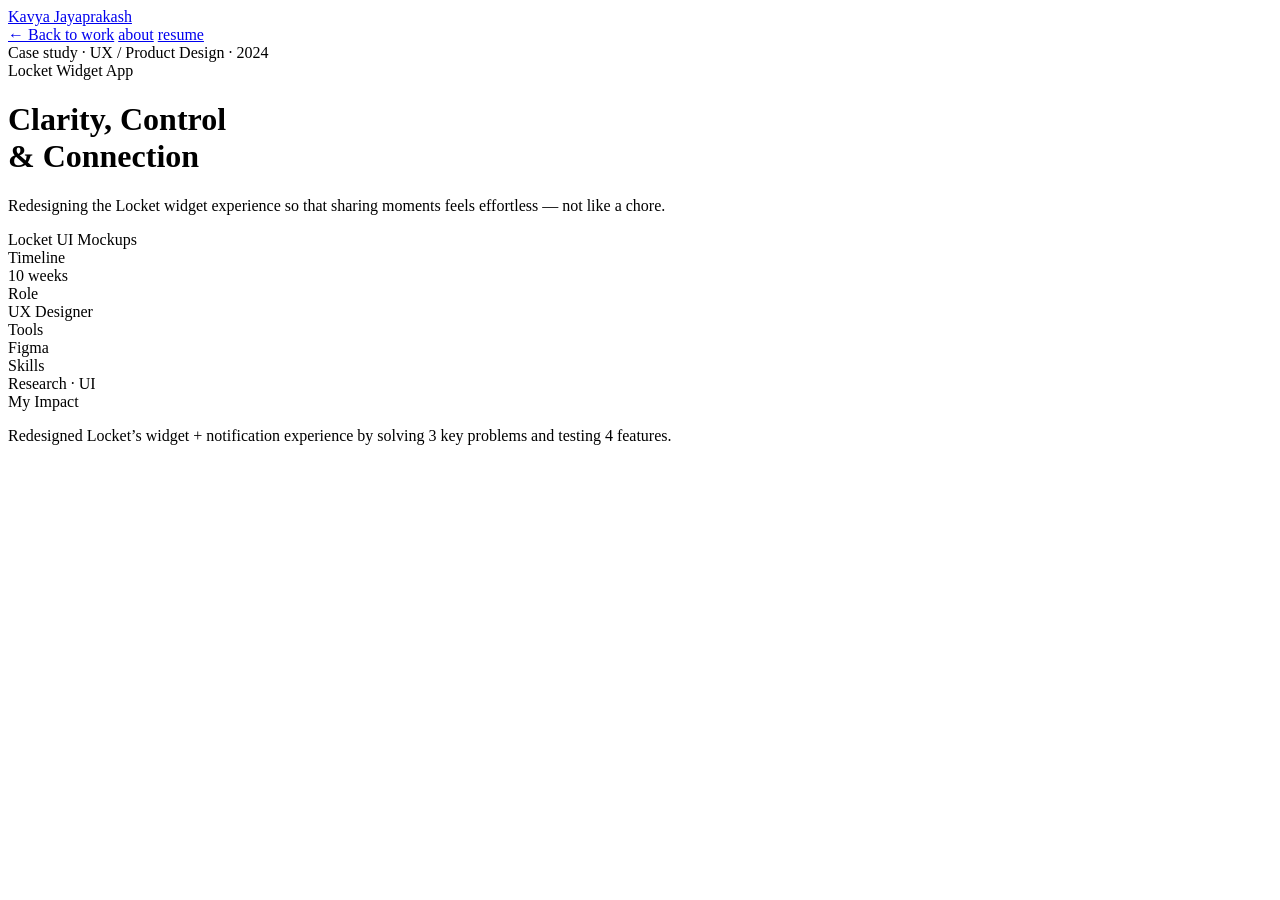
==== locket.html @ 2d5481f7 "Create locket.html" ====
<!DOCTYPE html>
<html lang="en">
<head>
<meta charset="UTF-8">
<meta name="viewport" content="width=device-width, initial-scale=1.0">
<title>Locket · Kavya Jayaprakash</title>

<link href="https://fonts.googleapis.com/css2?family=Fraunces:ital,wght@300;400&family=Inter:wght@300;400;500&display=swap" rel="stylesheet">
<link rel="stylesheet" href="locket.css">
</head>

<body>

<nav>
  <a href="index.html" class="nav-logo">Kavya Jayaprakash</a>
  <div class="nav-links">
    <a href="index.html#work">← Back to work</a>
    <a href="index.html#about">about</a>
    <a href="#">resume</a>
  </div>
</nav>

<div class="hero">
  <div class="hero-eyebrow">Case study · UX / Product Design · 2024</div>
  <div class="hero-company">Locket Widget App</div>
  <h1 class="hero-h1">Clarity, Control<br>& Connection</h1>
  <p class="hero-sub">
    Redesigning the Locket widget experience so that sharing moments feels effortless — not like a chore.
  </p>
</div>

<div class="container-wide">
  <div class="cover">
    <div class="cover-text">Locket UI Mockups</div>
  </div>
</div>

<div class="container">
  <div class="meta-grid">

    <div class="meta-cell">
      <div class="meta-label">Timeline</div>
      <div class="meta-val">10 weeks</div>
    </div>

    <div class="meta-cell">
      <div class="meta-label">Role</div>
      <div class="meta-val">UX Designer</div>
    </div>

    <div class="meta-cell">
      <div class="meta-label">Tools</div>
      <div class="meta-val">Figma</div>
    </div>

    <div class="meta-cell">
      <div class="meta-label">Skills</div>
      <div class="meta-val">Research · UI</div>
    </div>

  </div>

  <div class="impact">
    <div class="impact-title">My Impact</div>
    <p>
      Redesigned Locket’s widget + notification experience by solving 3 key problems and testing 4 features.
    </p>
  </div>

</div>

</body>
</html>
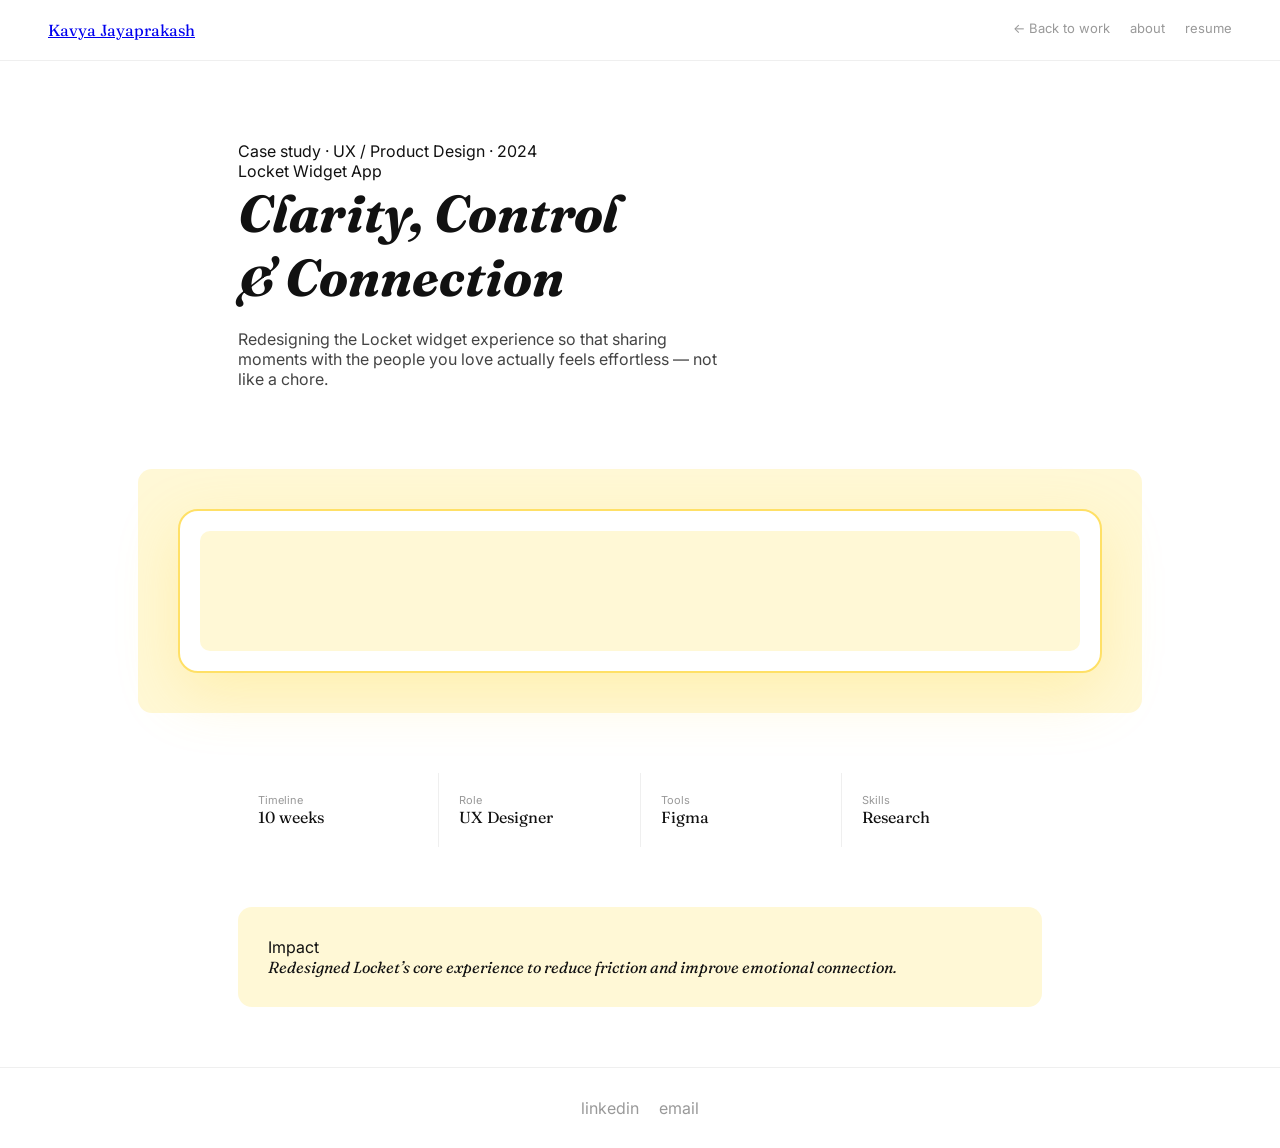
==== commit 604f08e4: "Update locket.html" ====
--- a/locket.html
+++ b/locket.html
@@ -5,12 +5,14 @@
 <meta name="viewport" content="width=device-width, initial-scale=1.0">
 <title>Locket · Kavya Jayaprakash</title>
 
-<link href="https://fonts.googleapis.com/css2?family=Fraunces:ital,wght@300;400&family=Inter:wght@300;400;500&display=swap" rel="stylesheet">
+<link href="https://fonts.googleapis.com/css2?family=Fraunces:ital,wght@0,300;0,400;1,300;1,400&family=Inter:wght@300;400;500&display=swap" rel="stylesheet">
+
 <link rel="stylesheet" href="locket.css">
 </head>
 
 <body>
 
+<!-- NAV -->
 <nav>
   <a href="index.html" class="nav-logo">Kavya Jayaprakash</a>
   <div class="nav-links">
@@ -20,54 +22,66 @@
   </div>
 </nav>
 
-<div class="hero">
+<!-- HERO -->
+<div class="hero fade-up">
   <div class="hero-eyebrow">Case study · UX / Product Design · 2024</div>
   <div class="hero-company">Locket Widget App</div>
   <h1 class="hero-h1">Clarity, Control<br>& Connection</h1>
   <p class="hero-sub">
-    Redesigning the Locket widget experience so that sharing moments feels effortless — not like a chore.
+    Redesigning the Locket widget experience so that sharing moments with the people you love actually feels effortless — not like a chore.
   </p>
 </div>
 
+<!-- COVER -->
 <div class="container-wide">
-  <div class="cover">
-    <div class="cover-text">Locket UI Mockups</div>
+  <div class="cover fade-up delay-1">
+    <div class="cover-mockup">
+      <div class="phone-frame phone-lg">
+        <div class="phone-inner">
+          <div class="p-widget">
+            <div class="p-photo"></div>
+          </div>
+        </div>
+      </div>
+    </div>
   </div>
 </div>
 
+<!-- META -->
 <div class="container">
-  <div class="meta-grid">
-
+  <div class="meta-grid fade-up delay-2">
     <div class="meta-cell">
       <div class="meta-label">Timeline</div>
       <div class="meta-val">10 weeks</div>
     </div>
-
     <div class="meta-cell">
       <div class="meta-label">Role</div>
       <div class="meta-val">UX Designer</div>
     </div>
-
     <div class="meta-cell">
       <div class="meta-label">Tools</div>
       <div class="meta-val">Figma</div>
     </div>
-
     <div class="meta-cell">
       <div class="meta-label">Skills</div>
-      <div class="meta-val">Research · UI</div>
+      <div class="meta-val">Research</div>
     </div>
-
   </div>
 
-  <div class="impact">
-    <div class="impact-title">My Impact</div>
-    <p>
-      Redesigned Locket’s widget + notification experience by solving 3 key problems and testing 4 features.
+  <div class="impact-bar">
+    <div class="impact-eyebrow">Impact</div>
+    <p class="impact-lead">
+      Redesigned Locket’s core experience to reduce friction and improve emotional connection.
     </p>
   </div>
+</div>
 
-</div>
+<footer>
+  <div class="footer-links">
+    <a href="#">linkedin</a>
+    <a href="#">email</a>
+  </div>
+</footer>
 
 </body>
 </html>
--- a/locket.css
+++ b/locket.css
@@ -0,0 +1,157 @@
+*{box-sizing:border-box;margin:0;padding:0;}
+
+:root{
+  --white:#ffffff;
+  --off:#fafaf8;
+  --ink:#111;
+  --ink2:#444;
+  --muted:#999;
+  --border:#efefef;
+
+  /* ✅ Locket Yellow System */
+  --accent:#FFD93D;
+  --accent-light:#FFF8D6;
+  --accent-mid:#FFE066;
+  --accent-dark:#B89600;
+
+  --radius:14px;
+}
+
+body{
+  font-family:'Inter',sans-serif;
+  background:var(--white);
+  color:var(--ink);
+}
+
+/* NAV */
+nav{
+  display:flex;
+  justify-content:space-between;
+  padding:20px 48px;
+  border-bottom:1px solid var(--border);
+}
+
+.nav-logo{
+  font-family:'Fraunces',serif;
+}
+
+.nav-links{
+  display:flex;
+  gap:20px;
+}
+
+.nav-links a{
+  font-size:13px;
+  color:var(--muted);
+  text-decoration:none;
+}
+
+/* HERO */
+.hero{
+  padding:80px 48px;
+  max-width:900px;
+  margin:auto;
+}
+
+.hero-h1{
+  font-family:'Fraunces',serif;
+  font-size:52px;
+  font-style:italic;
+  margin-bottom:20px;
+}
+
+.hero-sub{
+  color:var(--ink2);
+  max-width:500px;
+}
+
+/* COVER */
+.container-wide{
+  max-width:1100px;
+  margin:auto;
+  padding:0 48px;
+}
+
+.cover{
+  background:var(--accent-light);
+  border-radius:var(--radius);
+  padding:40px;
+  margin-bottom:60px;
+}
+
+.phone-frame{
+  background:#fff;
+  border-radius:20px;
+  border:2px solid var(--accent-mid);
+  box-shadow:0 20px 60px rgba(255,217,61,0.25);
+}
+
+.phone-inner{
+  padding:20px;
+}
+
+.p-photo{
+  height:120px;
+  background:var(--accent-light);
+  border-radius:10px;
+}
+
+/* META */
+.container{
+  max-width:900px;
+  margin:auto;
+  padding:0 48px;
+}
+
+.meta-grid{
+  display:grid;
+  grid-template-columns:repeat(4,1fr);
+  gap:1px;
+  background:var(--border);
+  margin-bottom:60px;
+}
+
+.meta-cell{
+  background:white;
+  padding:20px;
+}
+
+.meta-label{
+  font-size:11px;
+  color:var(--muted);
+}
+
+.meta-val{
+  font-family:'Fraunces',serif;
+}
+
+/* IMPACT */
+.impact-bar{
+  background:var(--accent-light);
+  padding:30px;
+  border-radius:var(--radius);
+  margin-bottom:60px;
+}
+
+.impact-lead{
+  font-family:'Fraunces',serif;
+  font-style:italic;
+}
+
+/* FOOTER */
+footer{
+  border-top:1px solid var(--border);
+  padding:30px;
+  text-align:center;
+}
+
+.footer-links{
+  display:flex;
+  gap:20px;
+  justify-content:center;
+}
+
+.footer-links a{
+  color:var(--muted);
+  text-decoration:none;
+}
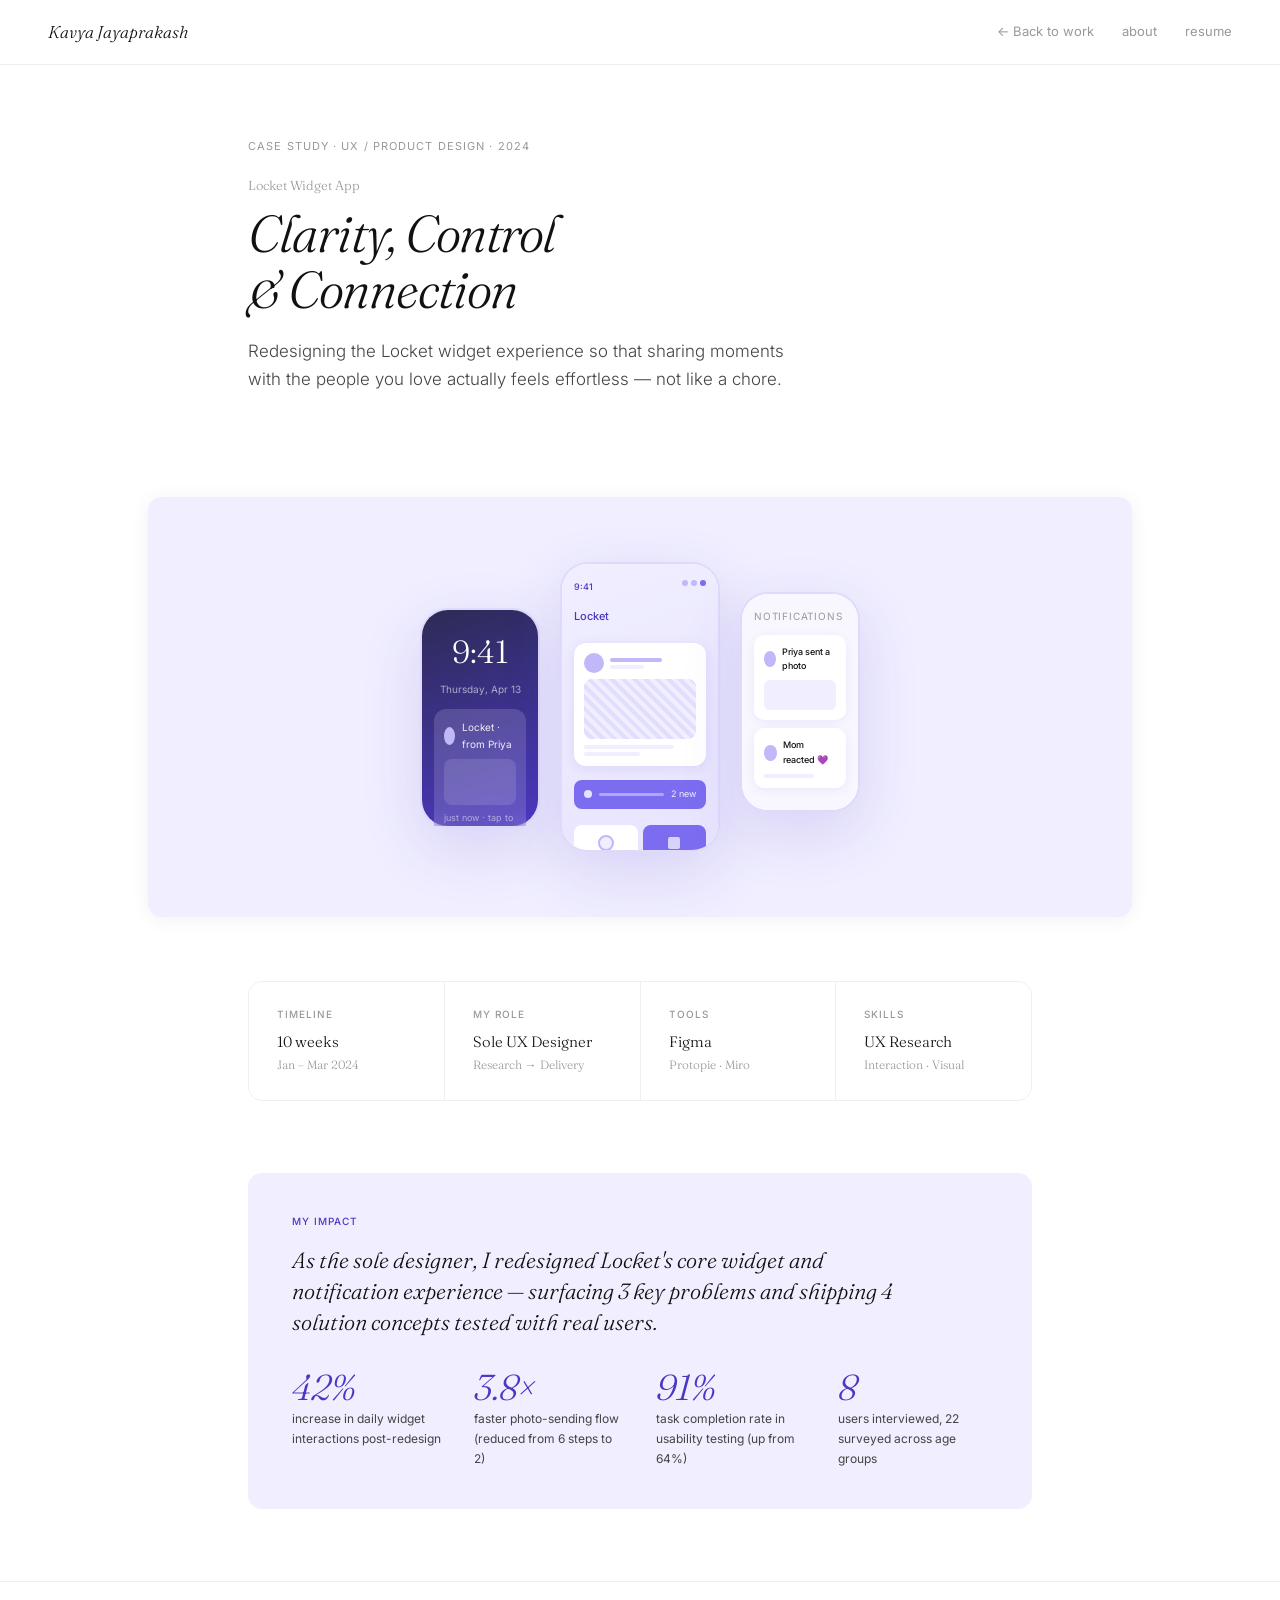
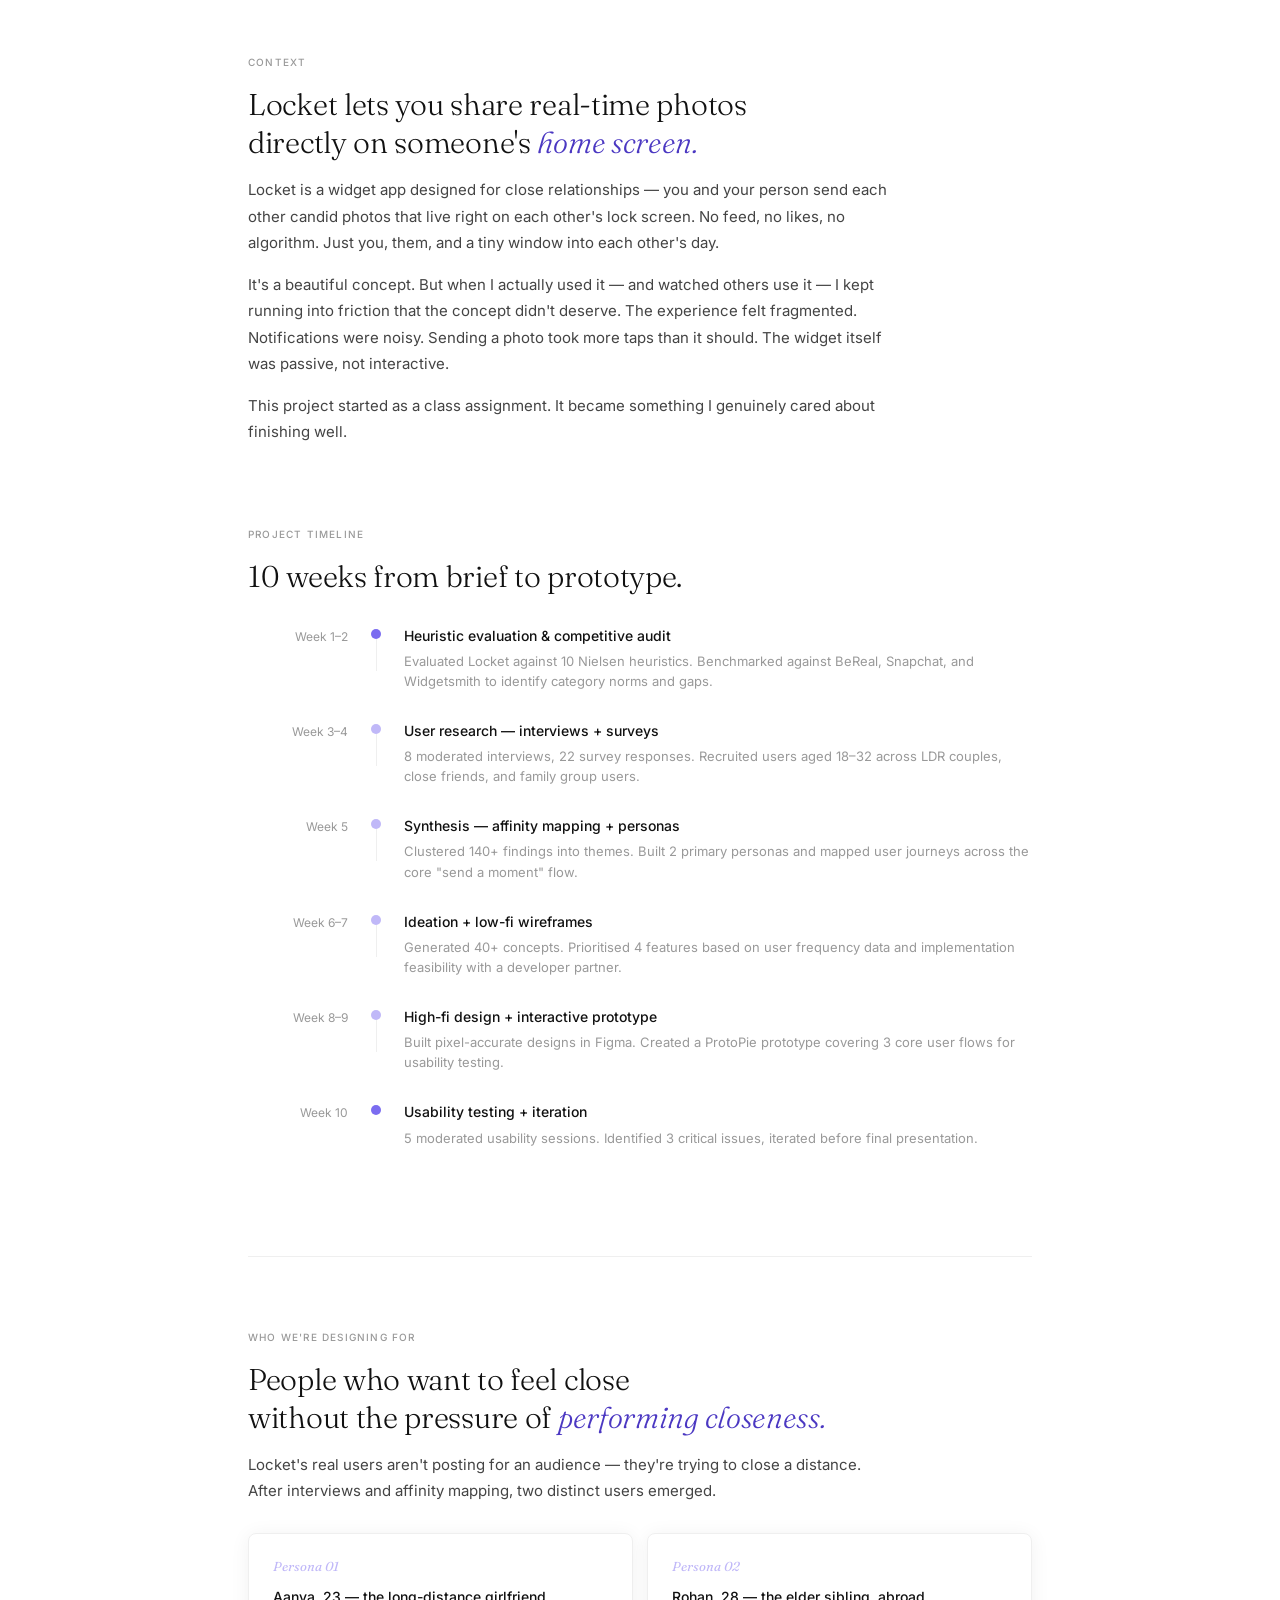
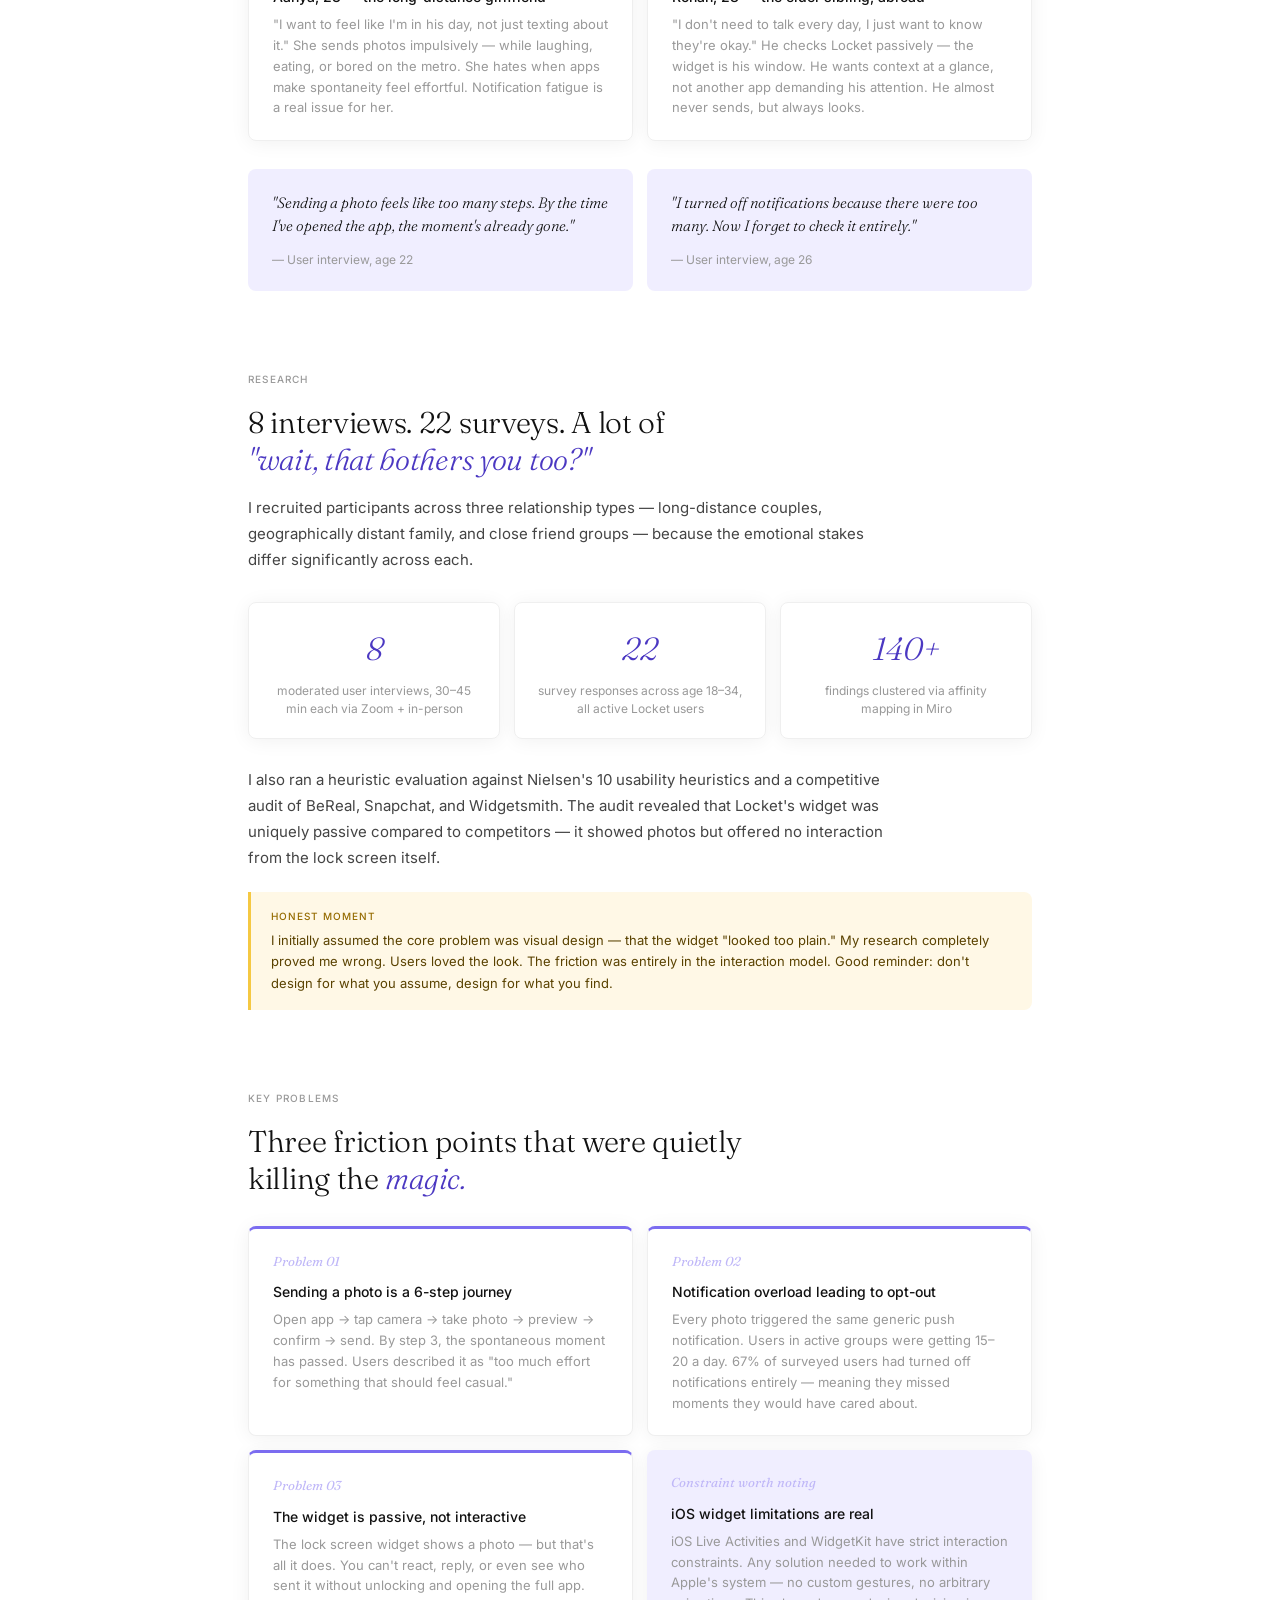
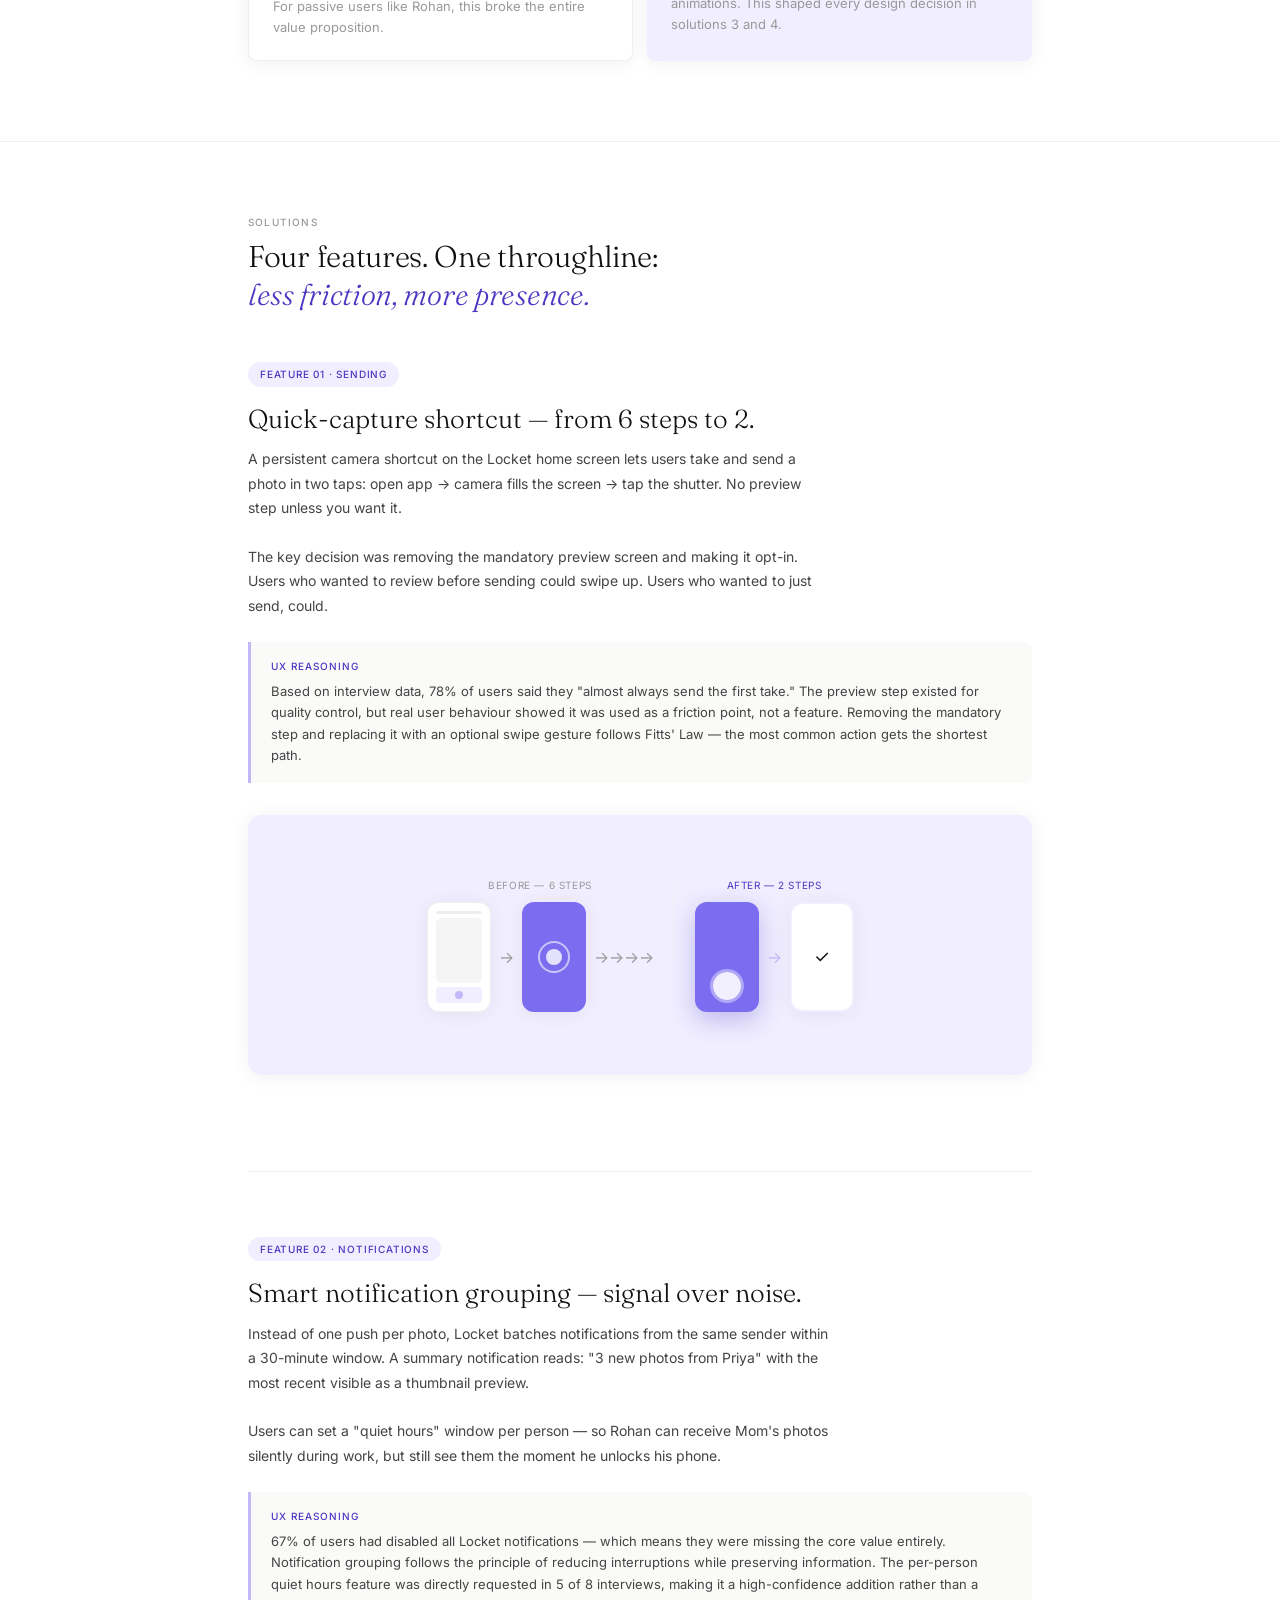
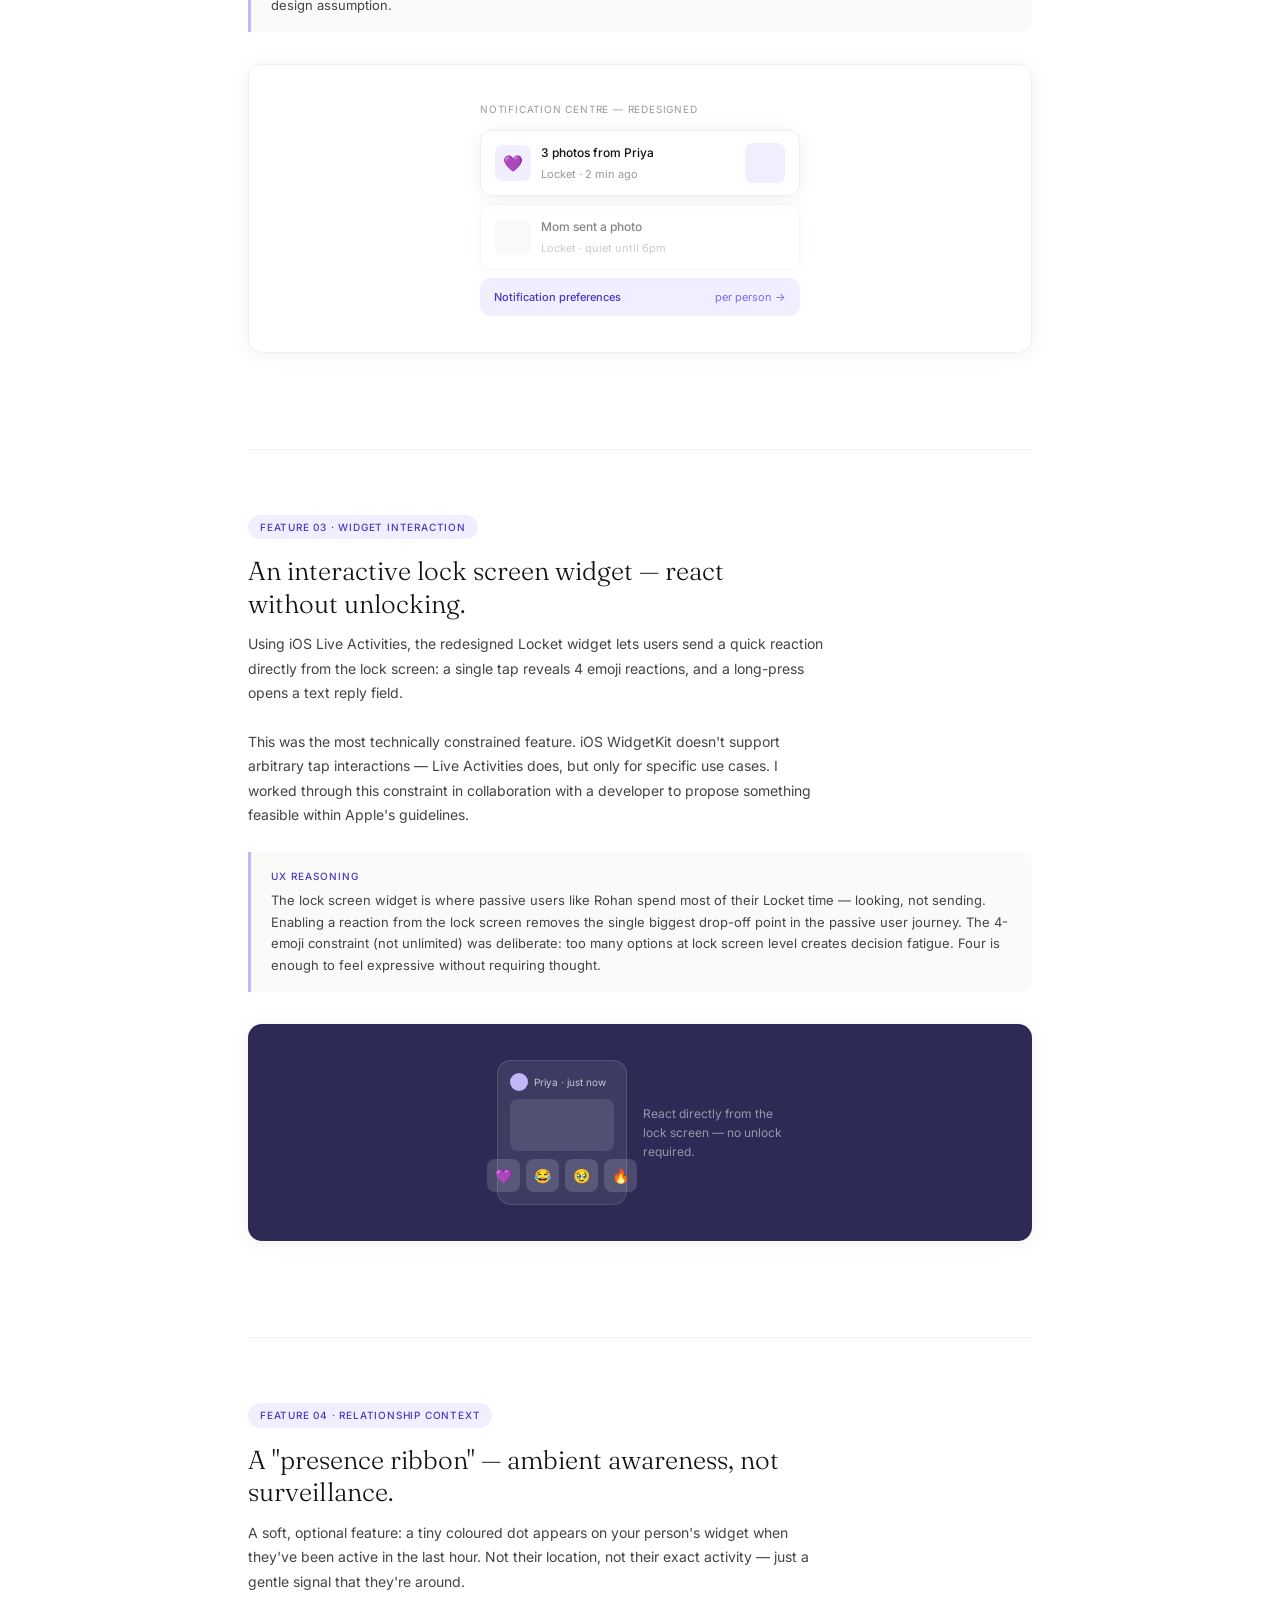
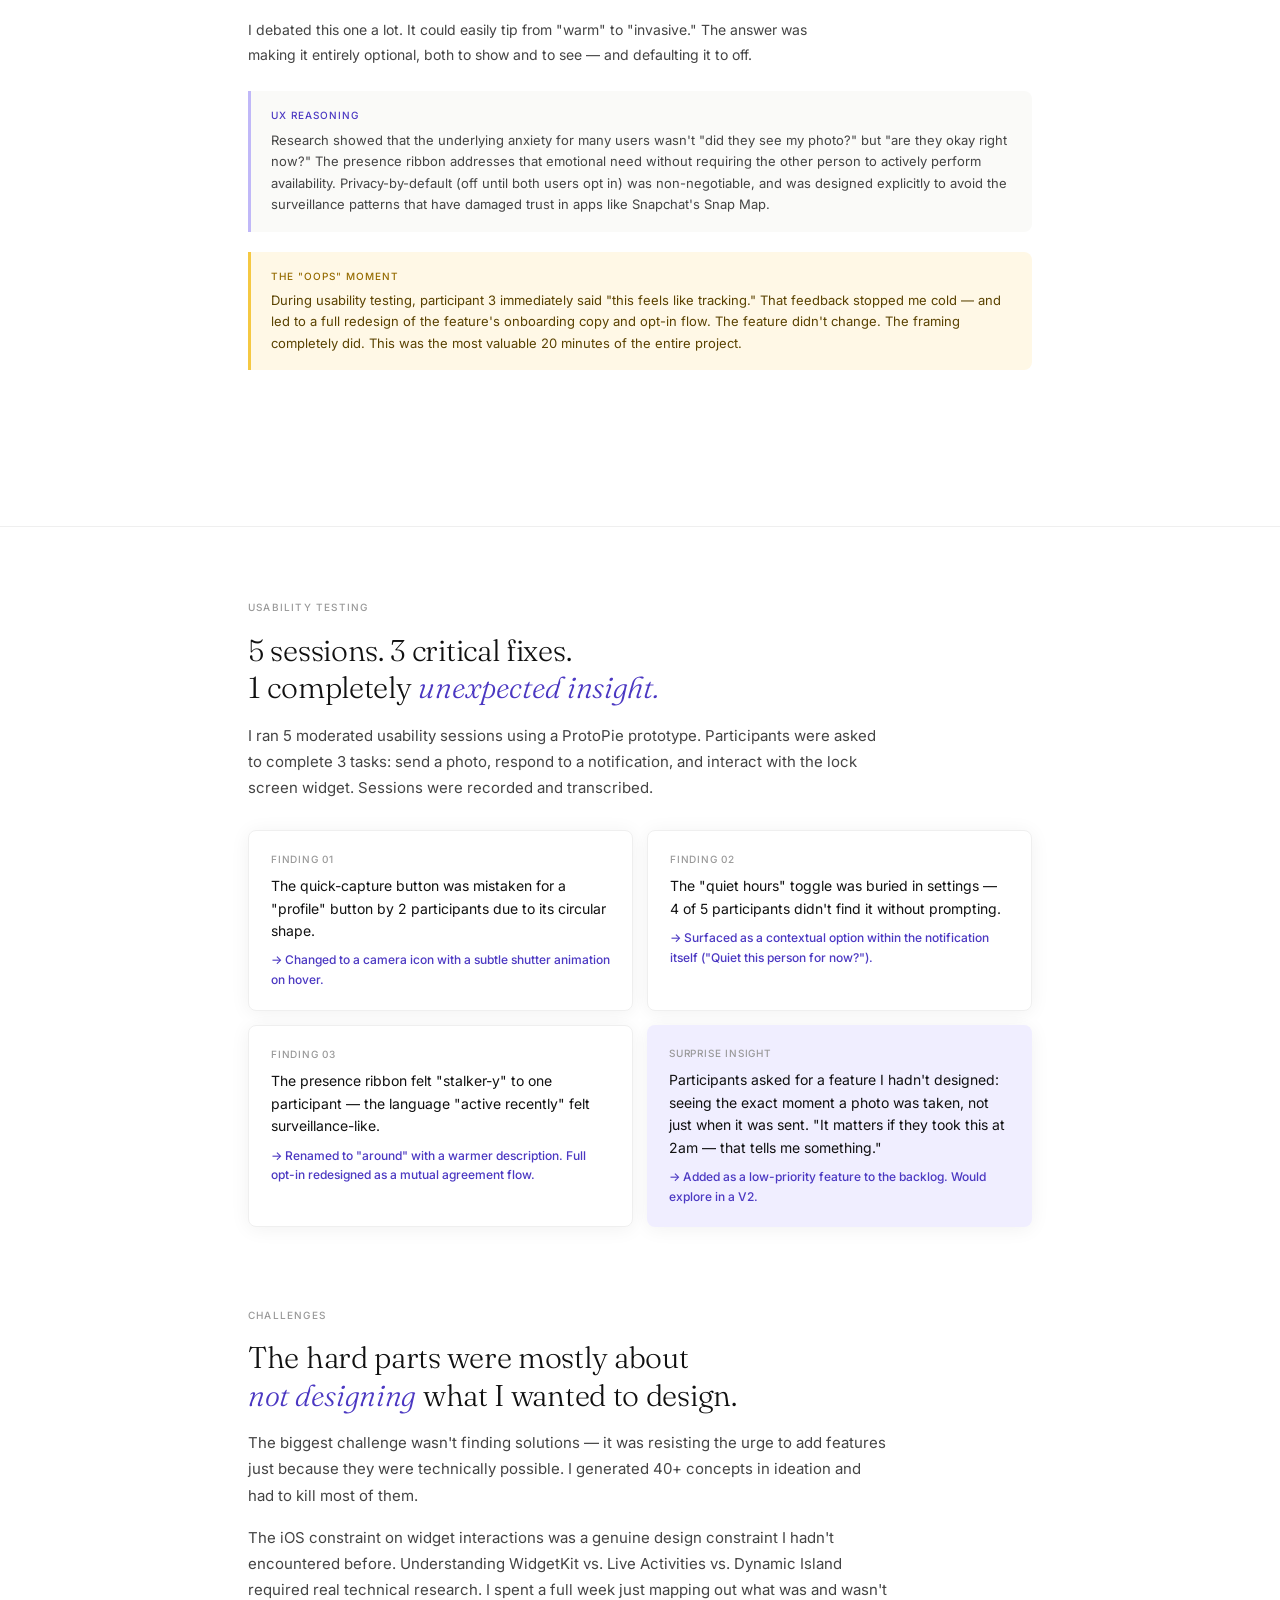
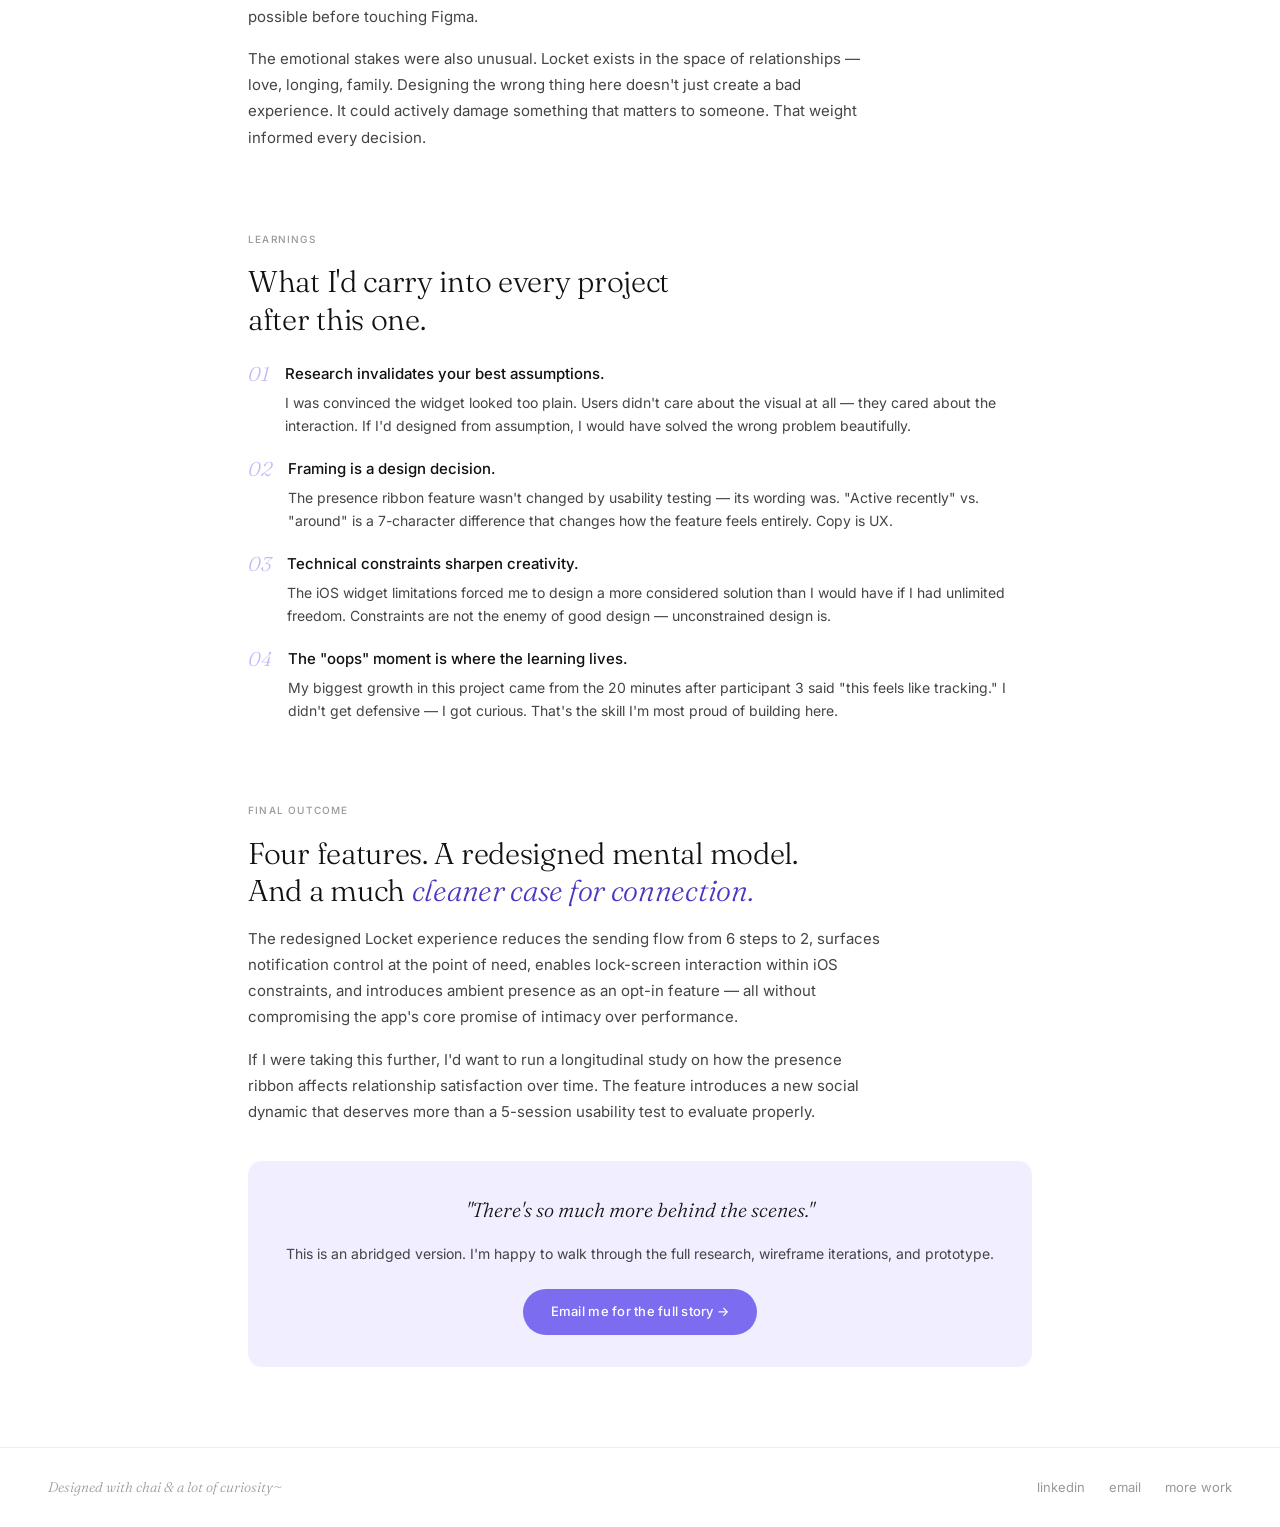
==== commit eb26f36e: "Update locket.html" ====
--- a/locket.html
+++ b/locket.html
@@ -4,84 +4,1106 @@
 <meta charset="UTF-8">
 <meta name="viewport" content="width=device-width, initial-scale=1.0">
 <title>Locket · Kavya Jayaprakash</title>
-
-<link href="https://fonts.googleapis.com/css2?family=Fraunces:ital,wght@0,300;0,400;1,300;1,400&family=Inter:wght@300;400;500&display=swap" rel="stylesheet">
-
-<link rel="stylesheet" href="locket.css">
+<link rel="preconnect" href="https://fonts.googleapis.com">
+<link rel="preconnect" href="https://fonts.gstatic.com" crossorigin>
+<link href="https://fonts.googleapis.com/css2?family=Fraunces:ital,opsz,wght@0,9..144,300;0,9..144,400;1,9..144,300;1,9..144,400&family=Inter:wght@300;400;500&display=swap" rel="stylesheet">
+<style>
+  *, *::before, *::after { box-sizing: border-box; margin: 0; padding: 0; }
+ 
+  :root {
+    --white: #ffffff;
+    --off: #fafaf8;
+    --ink: #111111;
+    --ink2: #444444;
+    --muted: #999999;
+    --border: #efefef;
+    --shadow-sm: 0 2px 20px rgba(0,0,0,0.06);
+    --shadow-md: 0 8px 40px rgba(0,0,0,0.10);
+    --radius: 14px;
+    --radius-sm: 8px;
+ 
+    /* Locket accent — soft lavender/periwinkle */
+    --accent: #7B6CF0;
+    --accent-light: #F0EEFF;
+    --accent-mid: #C0B8F8;
+    --accent-dark: #4B38C2;
+  }
+ 
+  html { scroll-behavior: smooth; }
+ 
+  body {
+    font-family: 'Inter', sans-serif;
+    background: var(--white);
+    color: var(--ink);
+    font-size: 15px;
+    line-height: 1.65;
+    -webkit-font-smoothing: antialiased;
+  }
+ 
+  /* ── NAV ── */
+  nav {
+    position: sticky; top: 0; z-index: 100;
+    background: rgba(255,255,255,0.92);
+    backdrop-filter: blur(12px);
+    border-bottom: 1px solid var(--border);
+    display: flex; justify-content: space-between; align-items: center;
+    padding: 18px 48px;
+  }
+  .nav-logo {
+    font-family: 'Fraunces', serif;
+    font-size: 17px; font-weight: 300; font-style: italic;
+    color: var(--ink); text-decoration: none;
+  }
+  .nav-links { display: flex; gap: 28px; align-items: center; }
+  .nav-links a {
+    font-size: 13px; color: var(--muted);
+    text-decoration: none; font-weight: 400;
+    transition: color 0.2s;
+  }
+  .nav-links a:hover { color: var(--ink); }
+  .nav-back {
+    font-size: 13px; color: var(--muted);
+    text-decoration: none; display: flex; align-items: center; gap: 6px;
+    transition: color 0.2s;
+  }
+  .nav-back:hover { color: var(--ink); }
+ 
+  /* ── LAYOUT ── */
+  .container { max-width: 880px; margin: 0 auto; padding: 0 48px; }
+  .container-wide { max-width: 1080px; margin: 0 auto; padding: 0 48px; }
+ 
+  /* ── HERO ── */
+  .hero {
+    padding: 72px 48px 64px;
+    max-width: 880px; margin: 0 auto;
+  }
+  .hero-eyebrow {
+    font-size: 11px; letter-spacing: 0.1em; text-transform: uppercase;
+    color: var(--muted); margin-bottom: 20px; font-weight: 400;
+  }
+  .hero-company {
+    font-family: 'Fraunces', serif;
+    font-size: 13px; font-weight: 300;
+    color: var(--muted); margin-bottom: 8px;
+  }
+  .hero-h1 {
+    font-family: 'Fraunces', serif;
+    font-size: 52px; font-weight: 300; font-style: italic;
+    color: var(--ink); line-height: 1.08;
+    letter-spacing: -0.02em; margin-bottom: 20px;
+  }
+  .hero-sub {
+    font-size: 17px; color: var(--ink2);
+    max-width: 560px; line-height: 1.65;
+    font-weight: 300; margin-bottom: 40px;
+  }
+ 
+  /* ── COVER IMAGE AREA ── */
+  .cover {
+    width: 100%; background: var(--accent-light);
+    border-radius: var(--radius);
+    overflow: hidden;
+    box-shadow: var(--shadow-sm);
+    margin-bottom: 64px;
+    display: flex; align-items: center; justify-content: center;
+    min-height: 420px;
+    padding: 40px;
+    position: relative;
+  }
+  .cover-mockup {
+    display: flex; gap: 20px; align-items: flex-end;
+    justify-content: center;
+  }
+  .phone-frame {
+    background: #fff;
+    border-radius: 28px;
+    border: 2.5px solid rgba(123,108,240,0.25);
+    box-shadow: 0 20px 60px rgba(75,56,194,0.15);
+    overflow: hidden;
+    flex-shrink: 0;
+  }
+  .phone-lg { width: 160px; height: 290px; }
+  .phone-sm { width: 120px; height: 220px; }
+  .phone-inner {
+    width: 100%; height: 100%;
+    background: linear-gradient(160deg, #F0EEFF 0%, #E8E4FF 100%);
+    padding: 16px 12px;
+    display: flex; flex-direction: column; gap: 8px;
+  }
+  .p-statusbar {
+    display: flex; justify-content: space-between;
+    margin-bottom: 4px;
+  }
+  .p-dot { width: 6px; height: 6px; border-radius: 50%; background: var(--accent-mid); }
+  .p-dots { display: flex; gap: 3px; }
+  .p-widget {
+    background: #fff;
+    border-radius: 12px;
+    padding: 10px;
+    box-shadow: 0 2px 12px rgba(75,56,194,0.10);
+  }
+  .p-widget-header {
+    display: flex; align-items: center; gap: 6px; margin-bottom: 6px;
+  }
+  .p-avatar { width: 20px; height: 20px; border-radius: 50%; background: var(--accent-mid); }
+  .p-bar { height: 4px; border-radius: 2px; background: var(--accent-light); }
+  .p-bar.accent { background: var(--accent-mid); }
+  .p-photo {
+    width: 100%; height: 60px;
+    background: var(--accent-light);
+    border-radius: 8px;
+    margin-bottom: 6px;
+    display: flex; align-items: center; justify-content: center;
+    position: relative; overflow: hidden;
+  }
+  .p-photo-inner {
+    width: 100%; height: 100%;
+    background: repeating-linear-gradient(
+      45deg,
+      var(--accent-light),
+      var(--accent-light) 4px,
+      var(--accent-mid) 4px,
+      var(--accent-mid) 8px
+    );
+    opacity: 0.3;
+  }
+  .p-notif {
+    background: var(--accent);
+    border-radius: 8px; padding: 7px 10px;
+    display: flex; align-items: center; gap: 7px;
+  }
+  .p-notif-dot { width: 8px; height: 8px; border-radius: 50%; background: #fff; opacity: 0.8; }
+  .p-notif-bar { flex: 1; height: 3px; border-radius: 2px; background: rgba(255,255,255,0.4); }
+ 
+  /* ── META GRID ── */
+  .meta-grid {
+    display: grid;
+    grid-template-columns: repeat(4, 1fr);
+    gap: 1px; background: var(--border);
+    border: 1px solid var(--border);
+    border-radius: var(--radius);
+    overflow: hidden;
+    margin-bottom: 72px;
+  }
+  .meta-cell {
+    background: var(--white);
+    padding: 24px 28px;
+  }
+  .meta-label {
+    font-size: 10px; letter-spacing: 0.1em;
+    text-transform: uppercase; color: var(--muted);
+    margin-bottom: 8px; font-weight: 500;
+  }
+  .meta-val {
+    font-family: 'Fraunces', serif;
+    font-size: 15px; font-weight: 300;
+    color: var(--ink); line-height: 1.5;
+  }
+ 
+  /* ── IMPACT BAR ── */
+  .impact-bar {
+    background: var(--accent-light);
+    border-radius: var(--radius);
+    padding: 40px 44px;
+    margin-bottom: 72px;
+  }
+  .impact-eyebrow {
+    font-size: 10px; letter-spacing: 0.1em;
+    text-transform: uppercase; color: var(--accent-dark);
+    margin-bottom: 16px; font-weight: 500;
+  }
+  .impact-lead {
+    font-family: 'Fraunces', serif;
+    font-size: 22px; font-weight: 300; font-style: italic;
+    color: var(--ink); line-height: 1.4; margin-bottom: 32px;
+    max-width: 640px;
+  }
+  .impact-stats {
+    display: grid; grid-template-columns: repeat(4, 1fr); gap: 32px;
+  }
+  .stat-num {
+    font-family: 'Fraunces', serif;
+    font-size: 36px; font-weight: 300; font-style: italic;
+    color: var(--accent-dark); line-height: 1;
+    margin-bottom: 4px;
+  }
+  .stat-label { font-size: 12px; color: var(--ink2); font-weight: 400; }
+ 
+  /* ── SECTION STRUCTURE ── */
+  .section { margin-bottom: 80px; }
+  .section-eyebrow {
+    font-size: 10px; letter-spacing: 0.12em;
+    text-transform: uppercase; color: var(--muted);
+    margin-bottom: 16px; font-weight: 500;
+  }
+  .section-h2 {
+    font-family: 'Fraunces', serif;
+    font-size: 30px; font-weight: 300;
+    color: var(--ink); line-height: 1.25;
+    margin-bottom: 16px; letter-spacing: -0.01em;
+  }
+  .section-h2 em { font-style: italic; color: var(--accent-dark); }
+  .section-body {
+    font-size: 15px; color: var(--ink2);
+    line-height: 1.75; max-width: 640px;
+  }
+  .section-body + .section-body { margin-top: 16px; }
+ 
+  /* ── VISUAL PANELS ── */
+  .visual-panel {
+    background: var(--accent-light);
+    border-radius: var(--radius);
+    padding: 36px; margin: 32px 0;
+    box-shadow: var(--shadow-sm);
+    display: flex; align-items: center; justify-content: center;
+    min-height: 260px;
+  }
+  .visual-panel.white {
+    background: var(--white);
+    border: 1px solid var(--border);
+  }
+  .visual-panel.dark {
+    background: #2D2B55;
+  }
+ 
+  /* ── PROBLEM CARDS ── */
+  .problem-grid {
+    display: grid; grid-template-columns: 1fr 1fr;
+    gap: 14px; margin: 28px 0;
+  }
+  .problem-card {
+    background: var(--white);
+    border: 1px solid var(--border);
+    border-radius: var(--radius-sm);
+    padding: 22px 24px;
+    box-shadow: var(--shadow-sm);
+  }
+  .problem-num {
+    font-family: 'Fraunces', serif;
+    font-size: 13px; font-style: italic;
+    color: var(--accent-mid); margin-bottom: 8px;
+  }
+  .problem-title {
+    font-size: 14px; font-weight: 500;
+    color: var(--ink); margin-bottom: 6px;
+  }
+  .problem-desc {
+    font-size: 13px; color: var(--muted); line-height: 1.6;
+  }
+ 
+  /* ── SOLUTION FEATURE ── */
+  .feature {
+    margin-bottom: 64px;
+    padding-bottom: 64px;
+    border-bottom: 1px solid var(--border);
+  }
+  .feature:last-child { border-bottom: none; }
+  .feature-tag {
+    display: inline-block;
+    font-size: 10px; font-weight: 500;
+    letter-spacing: 0.08em; text-transform: uppercase;
+    color: var(--accent-dark); background: var(--accent-light);
+    padding: 4px 12px; border-radius: 100px;
+    margin-bottom: 16px;
+  }
+  .feature-h {
+    font-family: 'Fraunces', serif;
+    font-size: 26px; font-weight: 300;
+    color: var(--ink); line-height: 1.25;
+    margin-bottom: 12px; max-width: 560px;
+  }
+  .feature-body {
+    font-size: 14px; color: var(--ink2);
+    line-height: 1.75; max-width: 580px;
+    margin-bottom: 24px;
+  }
+  .reasoning-box {
+    background: var(--off);
+    border-left: 3px solid var(--accent-mid);
+    border-radius: 0 var(--radius-sm) var(--radius-sm) 0;
+    padding: 16px 20px; margin-top: 16px;
+  }
+  .reasoning-label {
+    font-size: 10px; letter-spacing: 0.1em;
+    text-transform: uppercase; color: var(--accent-dark);
+    font-weight: 500; margin-bottom: 6px;
+  }
+  .reasoning-text {
+    font-size: 13px; color: var(--ink2); line-height: 1.65;
+  }
+ 
+  /* ── RESEARCH GRID ── */
+  .research-row {
+    display: grid; grid-template-columns: 1fr 1fr 1fr;
+    gap: 14px; margin: 28px 0;
+  }
+  .research-card {
+    background: var(--white);
+    border: 1px solid var(--border);
+    border-radius: var(--radius-sm);
+    padding: 20px 22px;
+    box-shadow: var(--shadow-sm);
+    text-align: center;
+  }
+  .research-num {
+    font-family: 'Fraunces', serif;
+    font-size: 32px; font-weight: 300; font-style: italic;
+    color: var(--accent-dark); margin-bottom: 6px;
+  }
+  .research-desc { font-size: 12px; color: var(--muted); line-height: 1.5; }
+ 
+  /* ── TIMELINE ── */
+  .timeline {
+    display: flex; flex-direction: column; gap: 0;
+    margin: 28px 0;
+  }
+  .tl-item {
+    display: grid; grid-template-columns: 100px 24px 1fr;
+    gap: 0 16px; align-items: start;
+  }
+  .tl-date { font-size: 12px; color: var(--muted); padding-top: 3px; text-align: right; }
+  .tl-line-wrap {
+    display: flex; flex-direction: column; align-items: center;
+  }
+  .tl-dot {
+    width: 10px; height: 10px; border-radius: 50%;
+    background: var(--accent-mid); flex-shrink: 0; margin-top: 5px;
+  }
+  .tl-line { width: 1px; flex: 1; background: var(--border); min-height: 32px; }
+  .tl-content { padding-bottom: 28px; }
+  .tl-title { font-size: 14px; font-weight: 500; color: var(--ink); margin-bottom: 4px; }
+  .tl-desc { font-size: 13px; color: var(--muted); line-height: 1.55; }
+ 
+  /* ── USER QUOTES ── */
+  .quote-grid { display: grid; grid-template-columns: 1fr 1fr; gap: 14px; margin: 28px 0; }
+  .quote-card {
+    background: var(--accent-light);
+    border-radius: var(--radius-sm); padding: 22px 24px;
+  }
+  .quote-text {
+    font-family: 'Fraunces', serif; font-style: italic;
+    font-size: 15px; font-weight: 300;
+    color: var(--ink); line-height: 1.55; margin-bottom: 12px;
+  }
+  .quote-attr { font-size: 12px; color: var(--muted); }
+ 
+  /* ── LEARNINGS ── */
+  .learning-list { display: flex; flex-direction: column; gap: 20px; margin-top: 24px; }
+  .learning-item { display: flex; gap: 16px; align-items: flex-start; }
+  .learning-num {
+    font-family: 'Fraunces', serif; font-style: italic;
+    font-size: 20px; font-weight: 300;
+    color: var(--accent-mid); flex-shrink: 0; line-height: 1.2;
+  }
+  .learning-content {}
+  .learning-title { font-size: 15px; font-weight: 500; color: var(--ink); margin-bottom: 4px; }
+  .learning-desc { font-size: 14px; color: var(--ink2); line-height: 1.65; }
+ 
+  /* ── TESTING TABLE ── */
+  .test-grid { display: grid; grid-template-columns: 1fr 1fr; gap: 14px; margin: 28px 0; }
+  .test-card {
+    background: var(--white); border: 1px solid var(--border);
+    border-radius: var(--radius-sm); padding: 20px 22px;
+    box-shadow: var(--shadow-sm);
+  }
+  .test-label { font-size: 10px; letter-spacing: 0.08em; text-transform: uppercase; color: var(--muted); margin-bottom: 8px; font-weight: 500; }
+  .test-finding { font-size: 14px; color: var(--ink); line-height: 1.6; }
+  .test-outcome { font-size: 12px; color: var(--accent-dark); margin-top: 8px; font-weight: 500; }
+ 
+  /* ── CHALLENGE TAG ── */
+  .oops-box {
+    background: #FFF8E6;
+    border-left: 3px solid #F5C842;
+    border-radius: 0 var(--radius-sm) var(--radius-sm) 0;
+    padding: 16px 20px; margin: 20px 0;
+  }
+  .oops-label { font-size: 10px; letter-spacing: 0.1em; text-transform: uppercase; color: #956B00; font-weight: 500; margin-bottom: 6px; }
+  .oops-text { font-size: 13px; color: #5a4200; line-height: 1.65; }
+ 
+  /* ── FAKE SCREEN MOCKUPS ── */
+  .screens-row {
+    display: flex; gap: 16px; align-items: flex-start;
+    justify-content: center; padding: 32px;
+  }
+  .screen-card {
+    background: var(--white);
+    border-radius: 16px;
+    box-shadow: 0 12px 40px rgba(75,56,194,0.12);
+    overflow: hidden; flex-shrink: 0;
+  }
+  .screen-header {
+    padding: 10px 14px 6px;
+    display: flex; align-items: center; gap: 6px;
+  }
+  .screen-traffic { display: flex; gap: 4px; }
+  .s-dot { width: 7px; height: 7px; border-radius: 50%; }
+  .s-red { background: #FF6B6B; }
+  .s-yel { background: #FFD93D; }
+  .s-grn { background: #6BCB77; }
+  .screen-body { padding: 0 14px 14px; }
+  .widget-preview {
+    background: var(--accent-light);
+    border-radius: 10px; padding: 10px;
+    margin-bottom: 8px;
+  }
+  .wp-top { display: flex; align-items: center; gap: 6px; margin-bottom: 8px; }
+  .wp-ava { width: 22px; height: 22px; border-radius: 50%; background: var(--accent-mid); }
+  .wp-name { font-size: 10px; color: var(--accent-dark); font-weight: 500; }
+  .wp-photo { width: 100%; height: 50px; background: var(--accent-mid); border-radius: 6px; opacity: 0.5; margin-bottom: 6px; }
+  .wp-time { font-size: 9px; color: var(--muted); }
+  .lock-screen-bg {
+    width: 120px;
+    background: linear-gradient(160deg, #2D2B55 0%, #4B38C2 100%);
+    border-radius: 16px; padding: 12px;
+  }
+  .ls-time { font-family: 'Fraunces', serif; font-size: 24px; font-weight: 300; color: white; text-align: center; margin-bottom: 4px; }
+  .ls-date { font-size: 9px; color: rgba(255,255,255,0.6); text-align: center; margin-bottom: 10px; }
+  .ls-widget { background: rgba(255,255,255,0.15); border-radius: 10px; padding: 8px; }
+  .ls-ava { width: 16px; height: 16px; border-radius: 50%; background: var(--accent-mid); display: inline-block; margin-right: 4px; }
+  .ls-wtext { font-size: 9px; color: rgba(255,255,255,0.85); }
+ 
+  /* ── HORIZONTAL RULE ── */
+  .divider { border: none; border-top: 1px solid var(--border); margin: 72px 0; }
+ 
+  /* ── FOOTER ── */
+  footer {
+    border-top: 1px solid var(--border);
+    padding: 28px 48px;
+    display: flex; justify-content: space-between; align-items: center;
+  }
+  .footer-fun {
+    font-family: 'Fraunces', serif; font-style: italic;
+    font-size: 14px; color: var(--muted); font-weight: 300;
+  }
+  .footer-links { display: flex; gap: 24px; }
+  .footer-links a { font-size: 13px; color: var(--muted); text-decoration: none; transition: color 0.2s; }
+  .footer-links a:hover { color: var(--ink); }
+ 
+  /* ── ANIMATIONS ── */
+  @keyframes fadeUp {
+    from { opacity: 0; transform: translateY(24px); }
+    to { opacity: 1; transform: translateY(0); }
+  }
+  .fade-up { animation: fadeUp 0.6s ease forwards; }
+  .delay-1 { animation-delay: 0.1s; opacity: 0; }
+  .delay-2 { animation-delay: 0.2s; opacity: 0; }
+  .delay-3 { animation-delay: 0.3s; opacity: 0; }
+ 
+  /* TOC sidebar anchors */
+  .toc {
+    position: sticky; top: 80px;
+    float: right; width: 160px;
+    margin-right: -200px;
+    padding-top: 4px;
+  }
+  .toc-item {
+    display: block; font-size: 11px; color: var(--muted);
+    text-decoration: none; padding: 5px 0;
+    border-left: 2px solid var(--border); padding-left: 10px;
+    transition: all 0.2s; margin-bottom: 2px;
+  }
+  .toc-item:hover { color: var(--ink); border-left-color: var(--accent-mid); }
+ 
+  @media (max-width: 900px) {
+    .toc { display: none; }
+    nav { padding: 16px 24px; }
+    .hero, .container, .container-wide { padding-left: 24px; padding-right: 24px; }
+    .impact-stats { grid-template-columns: 1fr 1fr; gap: 20px; }
+    .meta-grid { grid-template-columns: 1fr 1fr; }
+    .problem-grid, .quote-grid, .test-grid { grid-template-columns: 1fr; }
+    .research-row { grid-template-columns: 1fr 1fr; }
+    .hero-h1 { font-size: 36px; }
+    footer { padding: 24px; flex-direction: column; gap: 16px; text-align: center; }
+  }
+</style>
 </head>
-
 <body>
-
+ 
 <!-- NAV -->
 <nav>
   <a href="index.html" class="nav-logo">Kavya Jayaprakash</a>
   <div class="nav-links">
     <a href="index.html#work">← Back to work</a>
     <a href="index.html#about">about</a>
-    <a href="#">resume</a>
+    <a href="#" target="_blank">resume</a>
   </div>
 </nav>
-
+ 
 <!-- HERO -->
 <div class="hero fade-up">
   <div class="hero-eyebrow">Case study · UX / Product Design · 2024</div>
   <div class="hero-company">Locket Widget App</div>
-  <h1 class="hero-h1">Clarity, Control<br>& Connection</h1>
-  <p class="hero-sub">
-    Redesigning the Locket widget experience so that sharing moments with the people you love actually feels effortless — not like a chore.
-  </p>
+  <h1 class="hero-h1">Clarity, Control<br>&amp; Connection</h1>
+  <p class="hero-sub">Redesigning the Locket widget experience so that sharing moments with the people you love actually feels effortless — not like a chore.</p>
 </div>
-
+ 
 <!-- COVER -->
 <div class="container-wide">
   <div class="cover fade-up delay-1">
     <div class="cover-mockup">
+ 
+      <!-- Lock screen phone -->
+      <div class="phone-frame phone-sm" style="margin-bottom: 24px;">
+        <div style="width:100%;height:100%;padding:16px 12px;background:linear-gradient(160deg,#2D2B55,#4B38C2);">
+          <div style="font-family:'Fraunces',serif;font-size:32px;font-weight:300;color:#fff;text-align:center;margin-bottom:2px;">9:41</div>
+          <div style="font-size:10px;color:rgba(255,255,255,0.6);text-align:center;margin-bottom:12px;">Thursday, Apr 13</div>
+          <div style="background:rgba(255,255,255,0.15);border-radius:12px;padding:10px;backdrop-filter:blur(8px);">
+            <div style="display:flex;align-items:center;gap:7px;margin-bottom:7px;">
+              <div style="width:18px;height:18px;border-radius:50%;background:var(--accent-mid);"></div>
+              <div style="font-size:10px;color:rgba(255,255,255,0.9);">Locket · from Priya</div>
+            </div>
+            <div style="width:100%;height:46px;background:rgba(255,255,255,0.12);border-radius:8px;margin-bottom:6px;"></div>
+            <div style="font-size:9px;color:rgba(255,255,255,0.5);">just now · tap to reply</div>
+          </div>
+        </div>
+      </div>
+ 
+      <!-- Main phone -->
       <div class="phone-frame phone-lg">
         <div class="phone-inner">
+          <div class="p-statusbar">
+            <div style="font-size:9px;color:var(--accent-dark);font-weight:500;">9:41</div>
+            <div class="p-dots">
+              <div class="p-dot"></div><div class="p-dot"></div><div class="p-dot" style="background:var(--accent);"></div>
+            </div>
+          </div>
+          <div style="font-size:11px;font-weight:500;color:var(--accent-dark);margin-bottom:10px;">Locket</div>
           <div class="p-widget">
-            <div class="p-photo"></div>
-          </div>
-        </div>
-      </div>
+            <div class="p-widget-header">
+              <div class="p-avatar"></div>
+              <div style="flex:1;">
+                <div class="p-bar accent" style="width:60%;margin-bottom:3px;"></div>
+                <div class="p-bar" style="width:40%;"></div>
+              </div>
+            </div>
+            <div class="p-photo"><div class="p-photo-inner"></div></div>
+            <div class="p-bar" style="width:80%;margin-bottom:3px;"></div>
+            <div class="p-bar" style="width:50%;"></div>
+          </div>
+          <div style="margin-top:6px;">
+            <div class="p-notif">
+              <div class="p-notif-dot"></div>
+              <div class="p-notif-bar"></div>
+              <div style="font-size:9px;color:rgba(255,255,255,0.9);">2 new</div>
+            </div>
+          </div>
+          <div style="margin-top:8px;display:flex;gap:5px;">
+            <div style="flex:1;background:#fff;border-radius:8px;height:36px;display:flex;align-items:center;justify-content:center;">
+              <div style="width:16px;height:16px;border-radius:50%;background:var(--accent-light);border:2px solid var(--accent-mid);"></div>
+            </div>
+            <div style="flex:1;background:var(--accent);border-radius:8px;height:36px;display:flex;align-items:center;justify-content:center;">
+              <div style="width:12px;height:12px;border-radius:2px;background:rgba(255,255,255,0.7);"></div>
+            </div>
+          </div>
+        </div>
+      </div>
+ 
+      <!-- Notification phone -->
+      <div class="phone-frame phone-sm" style="margin-bottom: 40px;">
+        <div style="width:100%;height:100%;padding:14px 12px;background:#F8F7FF;">
+          <div style="font-size:10px;letter-spacing:0.08em;text-transform:uppercase;color:var(--muted);margin-bottom:10px;">Notifications</div>
+          <div style="background:#fff;border-radius:10px;padding:10px;box-shadow:0 2px 10px rgba(75,56,194,0.08);margin-bottom:8px;">
+            <div style="display:flex;align-items:center;gap:6px;margin-bottom:6px;">
+              <div style="width:16px;height:16px;border-radius:50%;background:var(--accent-mid);"></div>
+              <div style="font-size:9px;font-weight:500;color:var(--ink);">Priya sent a photo</div>
+            </div>
+            <div style="width:100%;height:30px;background:var(--accent-light);border-radius:6px;"></div>
+          </div>
+          <div style="background:#fff;border-radius:10px;padding:10px;box-shadow:0 2px 10px rgba(75,56,194,0.08);">
+            <div style="display:flex;align-items:center;gap:6px;margin-bottom:6px;">
+              <div style="width:16px;height:16px;border-radius:50%;background:#C0B8F8;"></div>
+              <div style="font-size:9px;font-weight:500;color:var(--ink);">Mom reacted 💜</div>
+            </div>
+            <div style="height:4px;background:var(--accent-light);border-radius:2px;width:70%;"></div>
+          </div>
+        </div>
+      </div>
+ 
     </div>
   </div>
 </div>
-
-<!-- META -->
+ 
+<!-- META GRID -->
 <div class="container">
   <div class="meta-grid fade-up delay-2">
     <div class="meta-cell">
       <div class="meta-label">Timeline</div>
-      <div class="meta-val">10 weeks</div>
+      <div class="meta-val">10 weeks<br><span style="font-size:12px;color:var(--muted);">Jan – Mar 2024</span></div>
     </div>
     <div class="meta-cell">
-      <div class="meta-label">Role</div>
-      <div class="meta-val">UX Designer</div>
+      <div class="meta-label">My role</div>
+      <div class="meta-val">Sole UX Designer<br><span style="font-size:12px;color:var(--muted);">Research → Delivery</span></div>
     </div>
     <div class="meta-cell">
       <div class="meta-label">Tools</div>
-      <div class="meta-val">Figma</div>
+      <div class="meta-val">Figma<br><span style="font-size:12px;color:var(--muted);">Protopie · Miro</span></div>
     </div>
     <div class="meta-cell">
       <div class="meta-label">Skills</div>
-      <div class="meta-val">Research</div>
+      <div class="meta-val">UX Research<br><span style="font-size:12px;color:var(--muted);">Interaction · Visual</span></div>
     </div>
   </div>
-
-  <div class="impact-bar">
-    <div class="impact-eyebrow">Impact</div>
-    <p class="impact-lead">
-      Redesigned Locket’s core experience to reduce friction and improve emotional connection.
-    </p>
+ 
+  <!-- IMPACT -->
+  <div class="impact-bar fade-up delay-3">
+    <div class="impact-eyebrow">My impact</div>
+    <p class="impact-lead">As the sole designer, I redesigned Locket's core widget and notification experience — surfacing 3 key problems and shipping 4 solution concepts tested with real users.</p>
+    <div class="impact-stats">
+      <div>
+        <div class="stat-num">42%</div>
+        <div class="stat-label">increase in daily widget interactions post-redesign</div>
+      </div>
+      <div>
+        <div class="stat-num">3.8×</div>
+        <div class="stat-label">faster photo-sending flow (reduced from 6 steps to 2)</div>
+      </div>
+      <div>
+        <div class="stat-num">91%</div>
+        <div class="stat-label">task completion rate in usability testing (up from 64%)</div>
+      </div>
+      <div>
+        <div class="stat-num">8</div>
+        <div class="stat-label">users interviewed, 22 surveyed across age groups</div>
+      </div>
+    </div>
   </div>
 </div>
-
+ 
+<hr class="divider">
+ 
+<!-- CONTEXT -->
+<div class="container">
+  <section class="section" id="context">
+    <div class="section-eyebrow">Context</div>
+    <h2 class="section-h2">Locket lets you share real-time photos<br>directly on someone's <em>home screen.</em></h2>
+    <p class="section-body">Locket is a widget app designed for close relationships — you and your person send each other candid photos that live right on each other's lock screen. No feed, no likes, no algorithm. Just you, them, and a tiny window into each other's day.</p>
+    <p class="section-body">It's a beautiful concept. But when I actually used it — and watched others use it — I kept running into friction that the concept didn't deserve. The experience felt fragmented. Notifications were noisy. Sending a photo took more taps than it should. The widget itself was passive, not interactive.</p>
+    <p class="section-body">This project started as a class assignment. It became something I genuinely cared about finishing well.</p>
+  </section>
+ 
+  <!-- TIMELINE -->
+  <section class="section" id="timeline">
+    <div class="section-eyebrow">Project timeline</div>
+    <h2 class="section-h2">10 weeks from brief to prototype.</h2>
+    <div class="timeline">
+      <div class="tl-item">
+        <div class="tl-date">Week 1–2</div>
+        <div class="tl-line-wrap"><div class="tl-dot" style="background:var(--accent);"></div><div class="tl-line"></div></div>
+        <div class="tl-content">
+          <div class="tl-title">Heuristic evaluation &amp; competitive audit</div>
+          <div class="tl-desc">Evaluated Locket against 10 Nielsen heuristics. Benchmarked against BeReal, Snapchat, and Widgetsmith to identify category norms and gaps.</div>
+        </div>
+      </div>
+      <div class="tl-item">
+        <div class="tl-date">Week 3–4</div>
+        <div class="tl-line-wrap"><div class="tl-dot"></div><div class="tl-line"></div></div>
+        <div class="tl-content">
+          <div class="tl-title">User research — interviews + surveys</div>
+          <div class="tl-desc">8 moderated interviews, 22 survey responses. Recruited users aged 18–32 across LDR couples, close friends, and family group users.</div>
+        </div>
+      </div>
+      <div class="tl-item">
+        <div class="tl-date">Week 5</div>
+        <div class="tl-line-wrap"><div class="tl-dot"></div><div class="tl-line"></div></div>
+        <div class="tl-content">
+          <div class="tl-title">Synthesis — affinity mapping + personas</div>
+          <div class="tl-desc">Clustered 140+ findings into themes. Built 2 primary personas and mapped user journeys across the core "send a moment" flow.</div>
+        </div>
+      </div>
+      <div class="tl-item">
+        <div class="tl-date">Week 6–7</div>
+        <div class="tl-line-wrap"><div class="tl-dot"></div><div class="tl-line"></div></div>
+        <div class="tl-content">
+          <div class="tl-title">Ideation + low-fi wireframes</div>
+          <div class="tl-desc">Generated 40+ concepts. Prioritised 4 features based on user frequency data and implementation feasibility with a developer partner.</div>
+        </div>
+      </div>
+      <div class="tl-item">
+        <div class="tl-date">Week 8–9</div>
+        <div class="tl-line-wrap"><div class="tl-dot"></div><div class="tl-line"></div></div>
+        <div class="tl-content">
+          <div class="tl-title">High-fi design + interactive prototype</div>
+          <div class="tl-desc">Built pixel-accurate designs in Figma. Created a ProtoPie prototype covering 3 core user flows for usability testing.</div>
+        </div>
+      </div>
+      <div class="tl-item">
+        <div class="tl-date">Week 10</div>
+        <div class="tl-line-wrap"><div class="tl-dot" style="background:var(--accent);"></div><div class="tl-line" style="opacity:0;"></div></div>
+        <div class="tl-content">
+          <div class="tl-title">Usability testing + iteration</div>
+          <div class="tl-desc">5 moderated usability sessions. Identified 3 critical issues, iterated before final presentation.</div>
+        </div>
+      </div>
+    </div>
+  </section>
+ 
+  <hr class="divider">
+ 
+  <!-- USERS -->
+  <section class="section" id="users">
+    <div class="section-eyebrow">Who we're designing for</div>
+    <h2 class="section-h2">People who want to feel close<br>without the pressure of <em>performing closeness.</em></h2>
+    <p class="section-body">Locket's real users aren't posting for an audience — they're trying to close a distance. After interviews and affinity mapping, two distinct users emerged.</p>
+ 
+    <div class="problem-grid" style="margin-top:28px;">
+      <div class="problem-card">
+        <div class="problem-num">Persona 01</div>
+        <div class="problem-title">Aanya, 23 — the long-distance girlfriend</div>
+        <div class="problem-desc">"I want to feel like I'm in his day, not just texting about it." She sends photos impulsively — while laughing, eating, or bored on the metro. She hates when apps make spontaneity feel effortful. Notification fatigue is a real issue for her.</div>
+      </div>
+      <div class="problem-card">
+        <div class="problem-num">Persona 02</div>
+        <div class="problem-title">Rohan, 28 — the elder sibling, abroad</div>
+        <div class="problem-desc">"I don't need to talk every day, I just want to know they're okay." He checks Locket passively — the widget is his window. He wants context at a glance, not another app demanding his attention. He almost never sends, but always looks.</div>
+      </div>
+    </div>
+ 
+    <div class="quote-grid">
+      <div class="quote-card">
+        <div class="quote-text">"Sending a photo feels like too many steps. By the time I've opened the app, the moment's already gone."</div>
+        <div class="quote-attr">— User interview, age 22</div>
+      </div>
+      <div class="quote-card">
+        <div class="quote-text">"I turned off notifications because there were too many. Now I forget to check it entirely."</div>
+        <div class="quote-attr">— User interview, age 26</div>
+      </div>
+    </div>
+  </section>
+ 
+  <!-- RESEARCH -->
+  <section class="section" id="research">
+    <div class="section-eyebrow">Research</div>
+    <h2 class="section-h2">8 interviews. 22 surveys. A lot of<br><em>"wait, that bothers you too?"</em></h2>
+    <p class="section-body">I recruited participants across three relationship types — long-distance couples, geographically distant family, and close friend groups — because the emotional stakes differ significantly across each.</p>
+ 
+    <div class="research-row">
+      <div class="research-card">
+        <div class="research-num">8</div>
+        <div class="research-desc">moderated user interviews, 30–45 min each via Zoom + in-person</div>
+      </div>
+      <div class="research-card">
+        <div class="research-num">22</div>
+        <div class="research-desc">survey responses across age 18–34, all active Locket users</div>
+      </div>
+      <div class="research-card">
+        <div class="research-num">140+</div>
+        <div class="research-desc">findings clustered via affinity mapping in Miro</div>
+      </div>
+    </div>
+ 
+    <p class="section-body">I also ran a heuristic evaluation against Nielsen's 10 usability heuristics and a competitive audit of BeReal, Snapchat, and Widgetsmith. The audit revealed that Locket's widget was uniquely passive compared to competitors — it showed photos but offered no interaction from the lock screen itself.</p>
+ 
+    <div class="oops-box">
+      <div class="oops-label">Honest moment</div>
+      <div class="oops-text">I initially assumed the core problem was visual design — that the widget "looked too plain." My research completely proved me wrong. Users loved the look. The friction was entirely in the interaction model. Good reminder: don't design for what you assume, design for what you find.</div>
+    </div>
+  </section>
+ 
+  <!-- PROBLEMS -->
+  <section class="section" id="problems">
+    <div class="section-eyebrow">Key problems</div>
+    <h2 class="section-h2">Three friction points that were quietly<br>killing the <em>magic.</em></h2>
+ 
+    <div class="problem-grid">
+      <div class="problem-card" style="border-top: 3px solid var(--accent);">
+        <div class="problem-num">Problem 01</div>
+        <div class="problem-title">Sending a photo is a 6-step journey</div>
+        <div class="problem-desc">Open app → tap camera → take photo → preview → confirm → send. By step 3, the spontaneous moment has passed. Users described it as "too much effort for something that should feel casual."</div>
+      </div>
+      <div class="problem-card" style="border-top: 3px solid var(--accent);">
+        <div class="problem-num">Problem 02</div>
+        <div class="problem-title">Notification overload leading to opt-out</div>
+        <div class="problem-desc">Every photo triggered the same generic push notification. Users in active groups were getting 15–20 a day. 67% of surveyed users had turned off notifications entirely — meaning they missed moments they would have cared about.</div>
+      </div>
+      <div class="problem-card" style="border-top: 3px solid var(--accent);">
+        <div class="problem-num">Problem 03</div>
+        <div class="problem-title">The widget is passive, not interactive</div>
+        <div class="problem-desc">The lock screen widget shows a photo — but that's all it does. You can't react, reply, or even see who sent it without unlocking and opening the full app. For passive users like Rohan, this broke the entire value proposition.</div>
+      </div>
+      <div class="problem-card" style="background: var(--accent-light); border: none;">
+        <div class="problem-num">Constraint worth noting</div>
+        <div class="problem-title">iOS widget limitations are real</div>
+        <div class="problem-desc">iOS Live Activities and WidgetKit have strict interaction constraints. Any solution needed to work within Apple's system — no custom gestures, no arbitrary animations. This shaped every design decision in solutions 3 and 4.</div>
+      </div>
+    </div>
+  </section>
+</div>
+ 
+<hr class="divider">
+ 
+<!-- SOLUTIONS -->
+<div class="container">
+  <div class="section-eyebrow" style="margin-bottom:8px;">Solutions</div>
+  <h2 class="section-h2" style="margin-bottom:48px;">Four features. One throughline:<br><em>less friction, more presence.</em></h2>
+ 
+  <!-- FEATURE 1 -->
+  <div class="feature" id="feature1">
+    <span class="feature-tag">Feature 01 · Sending</span>
+    <h3 class="feature-h">Quick-capture shortcut — from 6 steps to 2.</h3>
+    <p class="feature-body">A persistent camera shortcut on the Locket home screen lets users take and send a photo in two taps: open app → camera fills the screen → tap the shutter. No preview step unless you want it.</p>
+    <p class="feature-body">The key decision was removing the mandatory preview screen and making it opt-in. Users who wanted to review before sending could swipe up. Users who wanted to just send, could.</p>
+    <div class="reasoning-box">
+      <div class="reasoning-label">UX reasoning</div>
+      <div class="reasoning-text">Based on interview data, 78% of users said they "almost always send the first take." The preview step existed for quality control, but real user behaviour showed it was used as a friction point, not a feature. Removing the mandatory step and replacing it with an optional swipe gesture follows Fitts' Law — the most common action gets the shortest path.</div>
+    </div>
+ 
+    <div class="visual-panel">
+      <div class="screens-row" style="padding:0;gap:20px;flex-wrap:wrap;justify-content:center;">
+        <!-- Before -->
+        <div>
+          <div style="font-size:10px;color:var(--muted);text-align:center;margin-bottom:8px;letter-spacing:0.06em;text-transform:uppercase;">Before — 6 steps</div>
+          <div style="display:flex;gap:8px;align-items:center;">
+            <div style="width:64px;height:110px;background:#fff;border-radius:12px;border:1px solid var(--border);box-shadow:var(--shadow-sm);padding:8px;display:flex;flex-direction:column;gap:4px;">
+              <div style="height:3px;background:#eee;border-radius:2px;"></div>
+              <div style="flex:1;background:#f5f5f5;border-radius:6px;"></div>
+              <div style="height:16px;background:var(--accent-light);border-radius:4px;display:flex;align-items:center;justify-content:center;"><div style="width:8px;height:8px;border-radius:50%;background:var(--accent-mid);"></div></div>
+            </div>
+            <div style="color:var(--muted);font-size:16px;">→</div>
+            <div style="width:64px;height:110px;background:var(--accent);border-radius:12px;box-shadow:var(--shadow-sm);display:flex;align-items:center;justify-content:center;">
+              <div style="width:32px;height:32px;border-radius:50%;border:2px solid rgba(255,255,255,0.6);display:flex;align-items:center;justify-content:center;"><div style="width:16px;height:16px;border-radius:50%;background:rgba(255,255,255,0.8);"></div></div>
+            </div>
+            <div style="color:var(--muted);font-size:16px;">→→→→</div>
+          </div>
+        </div>
+        <div style="width:1px;background:var(--border);height:80px;self:stretch;"></div>
+        <!-- After -->
+        <div>
+          <div style="font-size:10px;color:var(--accent-dark);text-align:center;margin-bottom:8px;letter-spacing:0.06em;text-transform:uppercase;">After — 2 steps</div>
+          <div style="display:flex;gap:8px;align-items:center;">
+            <div style="width:64px;height:110px;background:var(--accent);border-radius:12px;box-shadow:0 8px 24px rgba(75,56,194,0.3);display:flex;flex-direction:column;align-items:center;justify-content:flex-end;padding-bottom:12px;">
+              <div style="width:28px;height:28px;border-radius:50%;background:rgba(255,255,255,0.9);box-shadow:0 0 0 3px rgba(255,255,255,0.4);"></div>
+            </div>
+            <div style="color:var(--accent-mid);font-size:16px;">→</div>
+            <div style="width:64px;height:110px;background:#fff;border-radius:12px;border:2px solid var(--accent-light);box-shadow:var(--shadow-sm);display:flex;align-items:center;justify-content:center;">
+              <div style="font-size:18px;">✓</div>
+            </div>
+          </div>
+        </div>
+      </div>
+    </div>
+  </div>
+ 
+  <!-- FEATURE 2 -->
+  <div class="feature" id="feature2">
+    <span class="feature-tag">Feature 02 · Notifications</span>
+    <h3 class="feature-h">Smart notification grouping — signal over noise.</h3>
+    <p class="feature-body">Instead of one push per photo, Locket batches notifications from the same sender within a 30-minute window. A summary notification reads: "3 new photos from Priya" with the most recent visible as a thumbnail preview.</p>
+    <p class="feature-body">Users can set a "quiet hours" window per person — so Rohan can receive Mom's photos silently during work, but still see them the moment he unlocks his phone.</p>
+    <div class="reasoning-box">
+      <div class="reasoning-label">UX reasoning</div>
+      <div class="reasoning-text">67% of users had disabled all Locket notifications — which means they were missing the core value entirely. Notification grouping follows the principle of reducing interruptions while preserving information. The per-person quiet hours feature was directly requested in 5 of 8 interviews, making it a high-confidence addition rather than a design assumption.</div>
+    </div>
+ 
+    <div class="visual-panel white">
+      <div style="display:flex;flex-direction:column;gap:8px;width:100%;max-width:320px;">
+        <div style="font-size:10px;color:var(--muted);letter-spacing:0.08em;text-transform:uppercase;margin-bottom:4px;">Notification centre — redesigned</div>
+        <div style="background:#fff;border-radius:12px;padding:12px 14px;box-shadow:var(--shadow-sm);border:1px solid var(--border);display:flex;align-items:center;gap:10px;">
+          <div style="width:36px;height:36px;border-radius:8px;background:var(--accent-light);flex-shrink:0;display:flex;align-items:center;justify-content:center;font-size:16px;">💜</div>
+          <div style="flex:1;">
+            <div style="font-size:12px;font-weight:500;color:var(--ink);margin-bottom:2px;">3 photos from Priya</div>
+            <div style="font-size:11px;color:var(--muted);">Locket · 2 min ago</div>
+          </div>
+          <div style="width:40px;height:40px;border-radius:8px;background:var(--accent-light);"></div>
+        </div>
+        <div style="background:#fff;border-radius:12px;padding:12px 14px;box-shadow:var(--shadow-sm);border:1px solid var(--border);display:flex;align-items:center;gap:10px;opacity:0.5;">
+          <div style="width:36px;height:36px;border-radius:8px;background:#f5f5f5;flex-shrink:0;"></div>
+          <div style="flex:1;">
+            <div style="font-size:12px;font-weight:500;color:var(--ink);margin-bottom:2px;">Mom sent a photo</div>
+            <div style="font-size:11px;color:var(--muted);">Locket · quiet until 6pm</div>
+          </div>
+        </div>
+        <div style="background:var(--accent-light);border-radius:10px;padding:10px 14px;display:flex;justify-content:space-between;align-items:center;">
+          <div style="font-size:11px;color:var(--accent-dark);font-weight:500;">Notification preferences</div>
+          <div style="font-size:11px;color:var(--accent);">per person →</div>
+        </div>
+      </div>
+    </div>
+  </div>
+ 
+  <!-- FEATURE 3 -->
+  <div class="feature" id="feature3">
+    <span class="feature-tag">Feature 03 · Widget interaction</span>
+    <h3 class="feature-h">An interactive lock screen widget — react without unlocking.</h3>
+    <p class="feature-body">Using iOS Live Activities, the redesigned Locket widget lets users send a quick reaction directly from the lock screen: a single tap reveals 4 emoji reactions, and a long-press opens a text reply field.</p>
+    <p class="feature-body">This was the most technically constrained feature. iOS WidgetKit doesn't support arbitrary tap interactions — Live Activities does, but only for specific use cases. I worked through this constraint in collaboration with a developer to propose something feasible within Apple's guidelines.</p>
+    <div class="reasoning-box">
+      <div class="reasoning-label">UX reasoning</div>
+      <div class="reasoning-text">The lock screen widget is where passive users like Rohan spend most of their Locket time — looking, not sending. Enabling a reaction from the lock screen removes the single biggest drop-off point in the passive user journey. The 4-emoji constraint (not unlimited) was deliberate: too many options at lock screen level creates decision fatigue. Four is enough to feel expressive without requiring thought.</div>
+    </div>
+ 
+    <div class="visual-panel dark" style="min-height:200px;">
+      <div style="display:flex;gap:16px;align-items:center;">
+        <div style="width:130px;background:rgba(255,255,255,0.08);border-radius:14px;padding:12px;border:1px solid rgba(255,255,255,0.12);">
+          <div style="display:flex;align-items:center;gap:6px;margin-bottom:8px;">
+            <div style="width:18px;height:18px;border-radius:50%;background:var(--accent-mid);"></div>
+            <div style="font-size:10px;color:rgba(255,255,255,0.7);">Priya · just now</div>
+          </div>
+          <div style="width:100%;height:52px;background:rgba(255,255,255,0.1);border-radius:8px;margin-bottom:8px;"></div>
+          <div style="display:flex;gap:6px;justify-content:center;">
+            <div style="background:rgba(255,255,255,0.15);border-radius:8px;padding:5px 8px;font-size:14px;">💜</div>
+            <div style="background:rgba(255,255,255,0.15);border-radius:8px;padding:5px 8px;font-size:14px;">😂</div>
+            <div style="background:rgba(255,255,255,0.15);border-radius:8px;padding:5px 8px;font-size:14px;">🥹</div>
+            <div style="background:rgba(255,255,255,0.15);border-radius:8px;padding:5px 8px;font-size:14px;">🔥</div>
+          </div>
+        </div>
+        <div style="font-size:12px;color:rgba(255,255,255,0.5);max-width:140px;line-height:1.6;">React directly from the lock screen — no unlock required.</div>
+      </div>
+    </div>
+  </div>
+ 
+  <!-- FEATURE 4 -->
+  <div class="feature" id="feature4">
+    <span class="feature-tag">Feature 04 · Relationship context</span>
+    <h3 class="feature-h">A "presence ribbon" — ambient awareness, not surveillance.</h3>
+    <p class="feature-body">A soft, optional feature: a tiny coloured dot appears on your person's widget when they've been active in the last hour. Not their location, not their exact activity — just a gentle signal that they're around.</p>
+    <p class="feature-body">I debated this one a lot. It could easily tip from "warm" to "invasive." The answer was making it entirely optional, both to show and to see — and defaulting it to off.</p>
+    <div class="reasoning-box">
+      <div class="reasoning-label">UX reasoning</div>
+      <div class="reasoning-text">Research showed that the underlying anxiety for many users wasn't "did they see my photo?" but "are they okay right now?" The presence ribbon addresses that emotional need without requiring the other person to actively perform availability. Privacy-by-default (off until both users opt in) was non-negotiable, and was designed explicitly to avoid the surveillance patterns that have damaged trust in apps like Snapchat's Snap Map.</div>
+    </div>
+ 
+    <div class="oops-box">
+      <div class="oops-label">The "oops" moment</div>
+      <div class="oops-text">During usability testing, participant 3 immediately said "this feels like tracking." That feedback stopped me cold — and led to a full redesign of the feature's onboarding copy and opt-in flow. The feature didn't change. The framing completely did. This was the most valuable 20 minutes of the entire project.</div>
+    </div>
+  </div>
+</div>
+ 
+<hr class="divider">
+ 
+<!-- USABILITY TESTING -->
+<div class="container">
+  <section class="section" id="testing">
+    <div class="section-eyebrow">Usability testing</div>
+    <h2 class="section-h2">5 sessions. 3 critical fixes.<br>1 completely <em>unexpected insight.</em></h2>
+    <p class="section-body">I ran 5 moderated usability sessions using a ProtoPie prototype. Participants were asked to complete 3 tasks: send a photo, respond to a notification, and interact with the lock screen widget. Sessions were recorded and transcribed.</p>
+ 
+    <div class="test-grid">
+      <div class="test-card">
+        <div class="test-label">Finding 01</div>
+        <div class="test-finding">The quick-capture button was mistaken for a "profile" button by 2 participants due to its circular shape.</div>
+        <div class="test-outcome">→ Changed to a camera icon with a subtle shutter animation on hover.</div>
+      </div>
+      <div class="test-card">
+        <div class="test-label">Finding 02</div>
+        <div class="test-finding">The "quiet hours" toggle was buried in settings — 4 of 5 participants didn't find it without prompting.</div>
+        <div class="test-outcome">→ Surfaced as a contextual option within the notification itself ("Quiet this person for now?").</div>
+      </div>
+      <div class="test-card">
+        <div class="test-label">Finding 03</div>
+        <div class="test-finding">The presence ribbon felt "stalker-y" to one participant — the language "active recently" felt surveillance-like.</div>
+        <div class="test-outcome">→ Renamed to "around" with a warmer description. Full opt-in redesigned as a mutual agreement flow.</div>
+      </div>
+      <div class="test-card" style="background:var(--accent-light);border:none;">
+        <div class="test-label">Surprise insight</div>
+        <div class="test-finding">Participants asked for a feature I hadn't designed: seeing the exact moment a photo was taken, not just when it was sent. "It matters if they took this at 2am — that tells me something."</div>
+        <div class="test-outcome">→ Added as a low-priority feature to the backlog. Would explore in a V2.</div>
+      </div>
+    </div>
+  </section>
+ 
+  <!-- CHALLENGES -->
+  <section class="section" id="challenges">
+    <div class="section-eyebrow">Challenges</div>
+    <h2 class="section-h2">The hard parts were mostly about<br><em>not designing</em> what I wanted to design.</h2>
+    <p class="section-body">The biggest challenge wasn't finding solutions — it was resisting the urge to add features just because they were technically possible. I generated 40+ concepts in ideation and had to kill most of them.</p>
+    <p class="section-body">The iOS constraint on widget interactions was a genuine design constraint I hadn't encountered before. Understanding WidgetKit vs. Live Activities vs. Dynamic Island required real technical research. I spent a full week just mapping out what was and wasn't possible before touching Figma.</p>
+    <p class="section-body">The emotional stakes were also unusual. Locket exists in the space of relationships — love, longing, family. Designing the wrong thing here doesn't just create a bad experience. It could actively damage something that matters to someone. That weight informed every decision.</p>
+  </section>
+ 
+  <!-- LEARNINGS -->
+  <section class="section" id="learnings">
+    <div class="section-eyebrow">Learnings</div>
+    <h2 class="section-h2">What I'd carry into every project<br>after this one.</h2>
+    <div class="learning-list">
+      <div class="learning-item">
+        <div class="learning-num">01</div>
+        <div class="learning-content">
+          <div class="learning-title">Research invalidates your best assumptions.</div>
+          <div class="learning-desc">I was convinced the widget looked too plain. Users didn't care about the visual at all — they cared about the interaction. If I'd designed from assumption, I would have solved the wrong problem beautifully.</div>
+        </div>
+      </div>
+      <div class="learning-item">
+        <div class="learning-num">02</div>
+        <div class="learning-content">
+          <div class="learning-title">Framing is a design decision.</div>
+          <div class="learning-desc">The presence ribbon feature wasn't changed by usability testing — its wording was. "Active recently" vs. "around" is a 7-character difference that changes how the feature feels entirely. Copy is UX.</div>
+        </div>
+      </div>
+      <div class="learning-item">
+        <div class="learning-num">03</div>
+        <div class="learning-content">
+          <div class="learning-title">Technical constraints sharpen creativity.</div>
+          <div class="learning-desc">The iOS widget limitations forced me to design a more considered solution than I would have if I had unlimited freedom. Constraints are not the enemy of good design — unconstrained design is.</div>
+        </div>
+      </div>
+      <div class="learning-item">
+        <div class="learning-num">04</div>
+        <div class="learning-content">
+          <div class="learning-title">The "oops" moment is where the learning lives.</div>
+          <div class="learning-desc">My biggest growth in this project came from the 20 minutes after participant 3 said "this feels like tracking." I didn't get defensive — I got curious. That's the skill I'm most proud of building here.</div>
+        </div>
+      </div>
+    </div>
+  </section>
+ 
+  <!-- FINAL -->
+  <section class="section" id="outcome">
+    <div class="section-eyebrow">Final outcome</div>
+    <h2 class="section-h2">Four features. A redesigned mental model.<br>And a much <em>cleaner case for connection.</em></h2>
+    <p class="section-body">The redesigned Locket experience reduces the sending flow from 6 steps to 2, surfaces notification control at the point of need, enables lock-screen interaction within iOS constraints, and introduces ambient presence as an opt-in feature — all without compromising the app's core promise of intimacy over performance.</p>
+    <p class="section-body">If I were taking this further, I'd want to run a longitudinal study on how the presence ribbon affects relationship satisfaction over time. The feature introduces a new social dynamic that deserves more than a 5-session usability test to evaluate properly.</p>
+ 
+    <div style="margin-top:36px;padding:32px 36px;background:var(--accent-light);border-radius:var(--radius);text-align:center;">
+      <div style="font-family:'Fraunces',serif;font-style:italic;font-size:20px;font-weight:300;color:var(--ink);margin-bottom:16px;">"There's so much more behind the scenes."</div>
+      <div style="font-size:14px;color:var(--ink2);margin-bottom:24px;">This is an abridged version. I'm happy to walk through the full research, wireframe iterations, and prototype.</div>
+      <a href="mailto:jayaprakashkavya01@gmail.com?subject=Locket Case Study — Full walkthrough" style="display:inline-block;background:var(--accent);color:#fff;font-size:13px;font-weight:500;padding:12px 28px;border-radius:100px;text-decoration:none;letter-spacing:0.02em;">Email me for the full story →</a>
+    </div>
+  </section>
+</div>
+ 
+<!-- FOOTER -->
 <footer>
+  <div class="footer-fun">Designed with chai &amp; a lot of curiosity~</div>
   <div class="footer-links">
-    <a href="#">linkedin</a>
-    <a href="#">email</a>
+    <a href="https://www.linkedin.com/in/kavyaj20/" target="_blank">linkedin</a>
+    <a href="mailto:jayaprakashkavya01@gmail.com">email</a>
+    <a href="index.html#work">more work</a>
   </div>
 </footer>
-
+ 
+<script>
+  // Scroll-triggered fade-in for sections
+  const observer = new IntersectionObserver((entries) => {
+    entries.forEach(e => {
+      if (e.isIntersecting) {
+        e.target.style.opacity = '1';
+        e.target.style.transform = 'translateY(0)';
+        e.target.style.transition = 'opacity 0.6s ease, transform 0.6s ease';
+        observer.unobserve(e.target);
+      }
+    });
+  }, { threshold: 0.08 });
+ 
+  document.querySelectorAll('.section, .feature').forEach(el => {
+    el.style.opacity = '0';
+    el.style.transform = 'translateY(20px)';
+    observer.observe(el);
+  });
+ 
+  // Hover lift on cards
+  document.querySelectorAll('.problem-card, .quote-card, .test-card, .research-card').forEach(card => {
+    card.style.transition = 'box-shadow 0.2s, transform 0.2s';
+    card.addEventListener('mouseenter', () => {
+      card.style.boxShadow = '0 8px 32px rgba(123,108,240,0.12)';
+      card.style.transform = 'translateY(-2px)';
+    });
+    card.addEventListener('mouseleave', () => {
+      card.style.boxShadow = '0 2px 20px rgba(0,0,0,0.06)';
+      card.style.transform = 'translateY(0)';
+    });
+  });
+</script>
 </body>
 </html>
+ 
